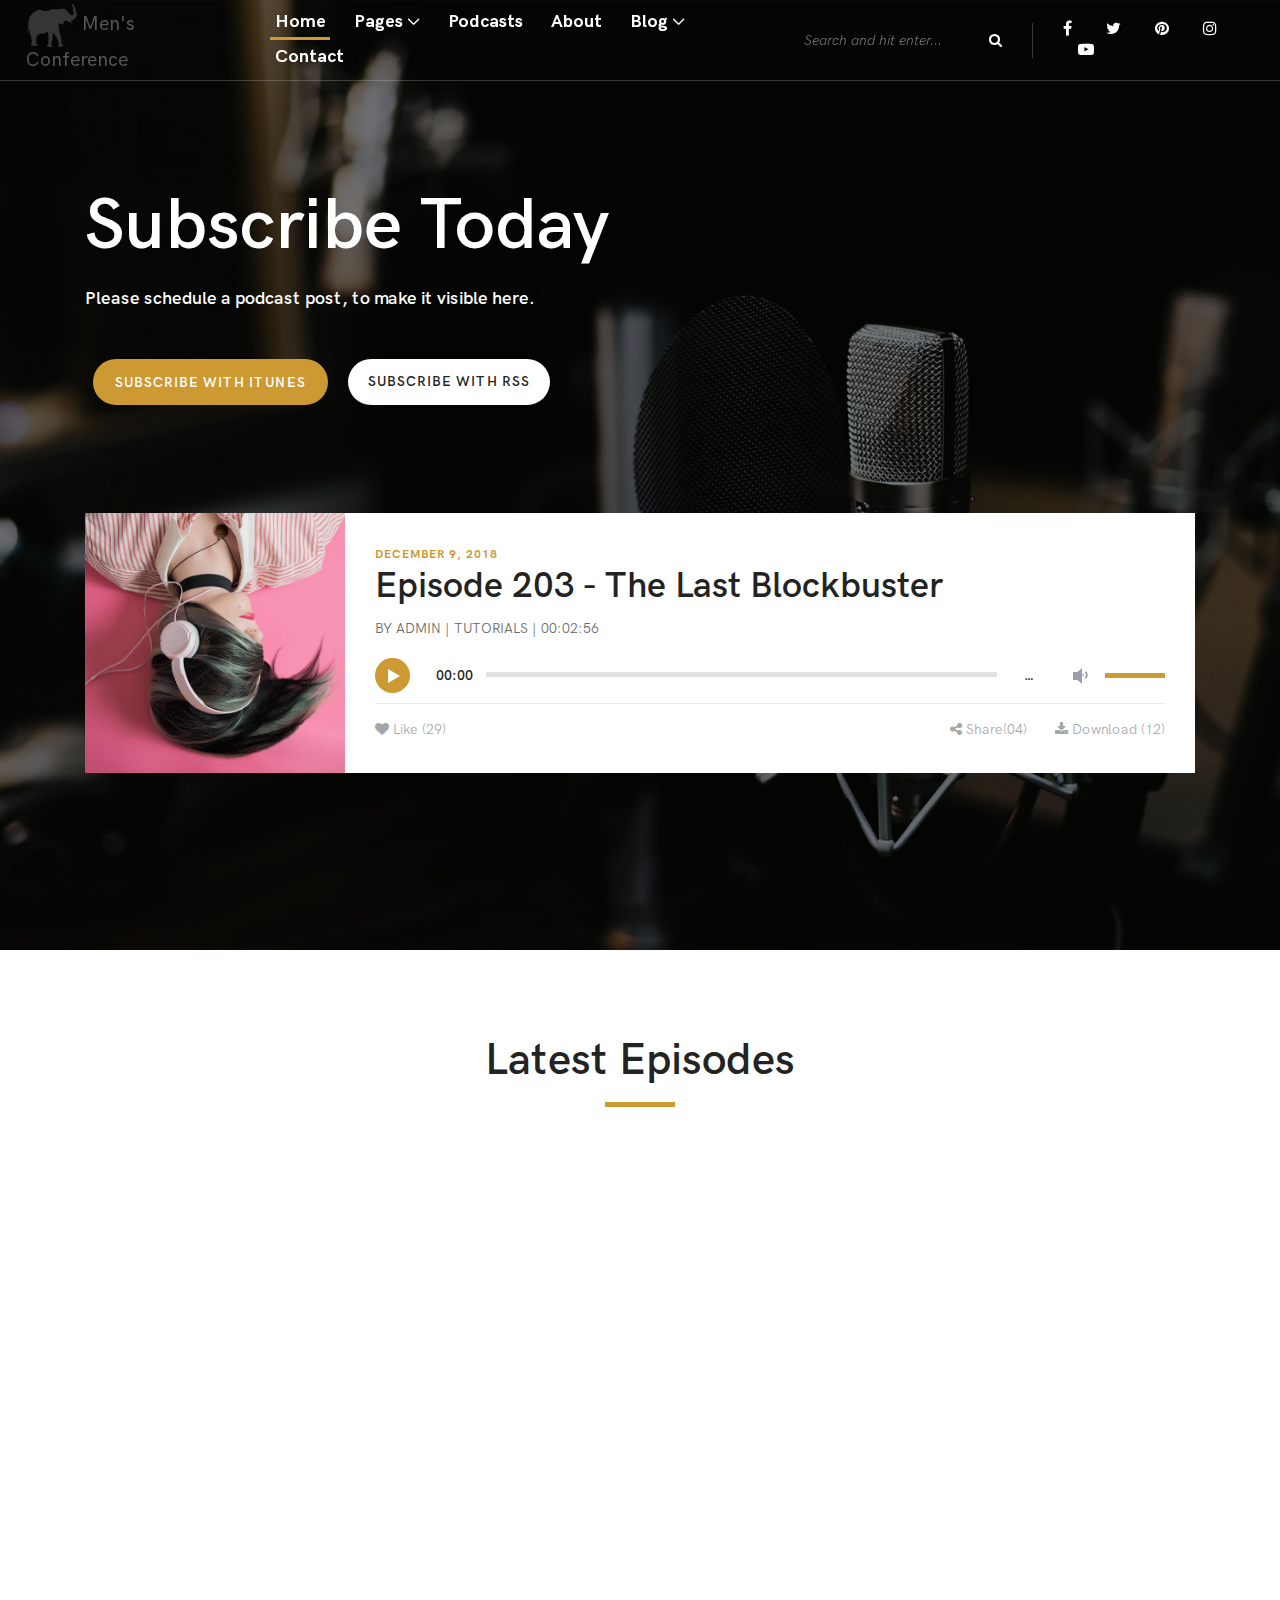
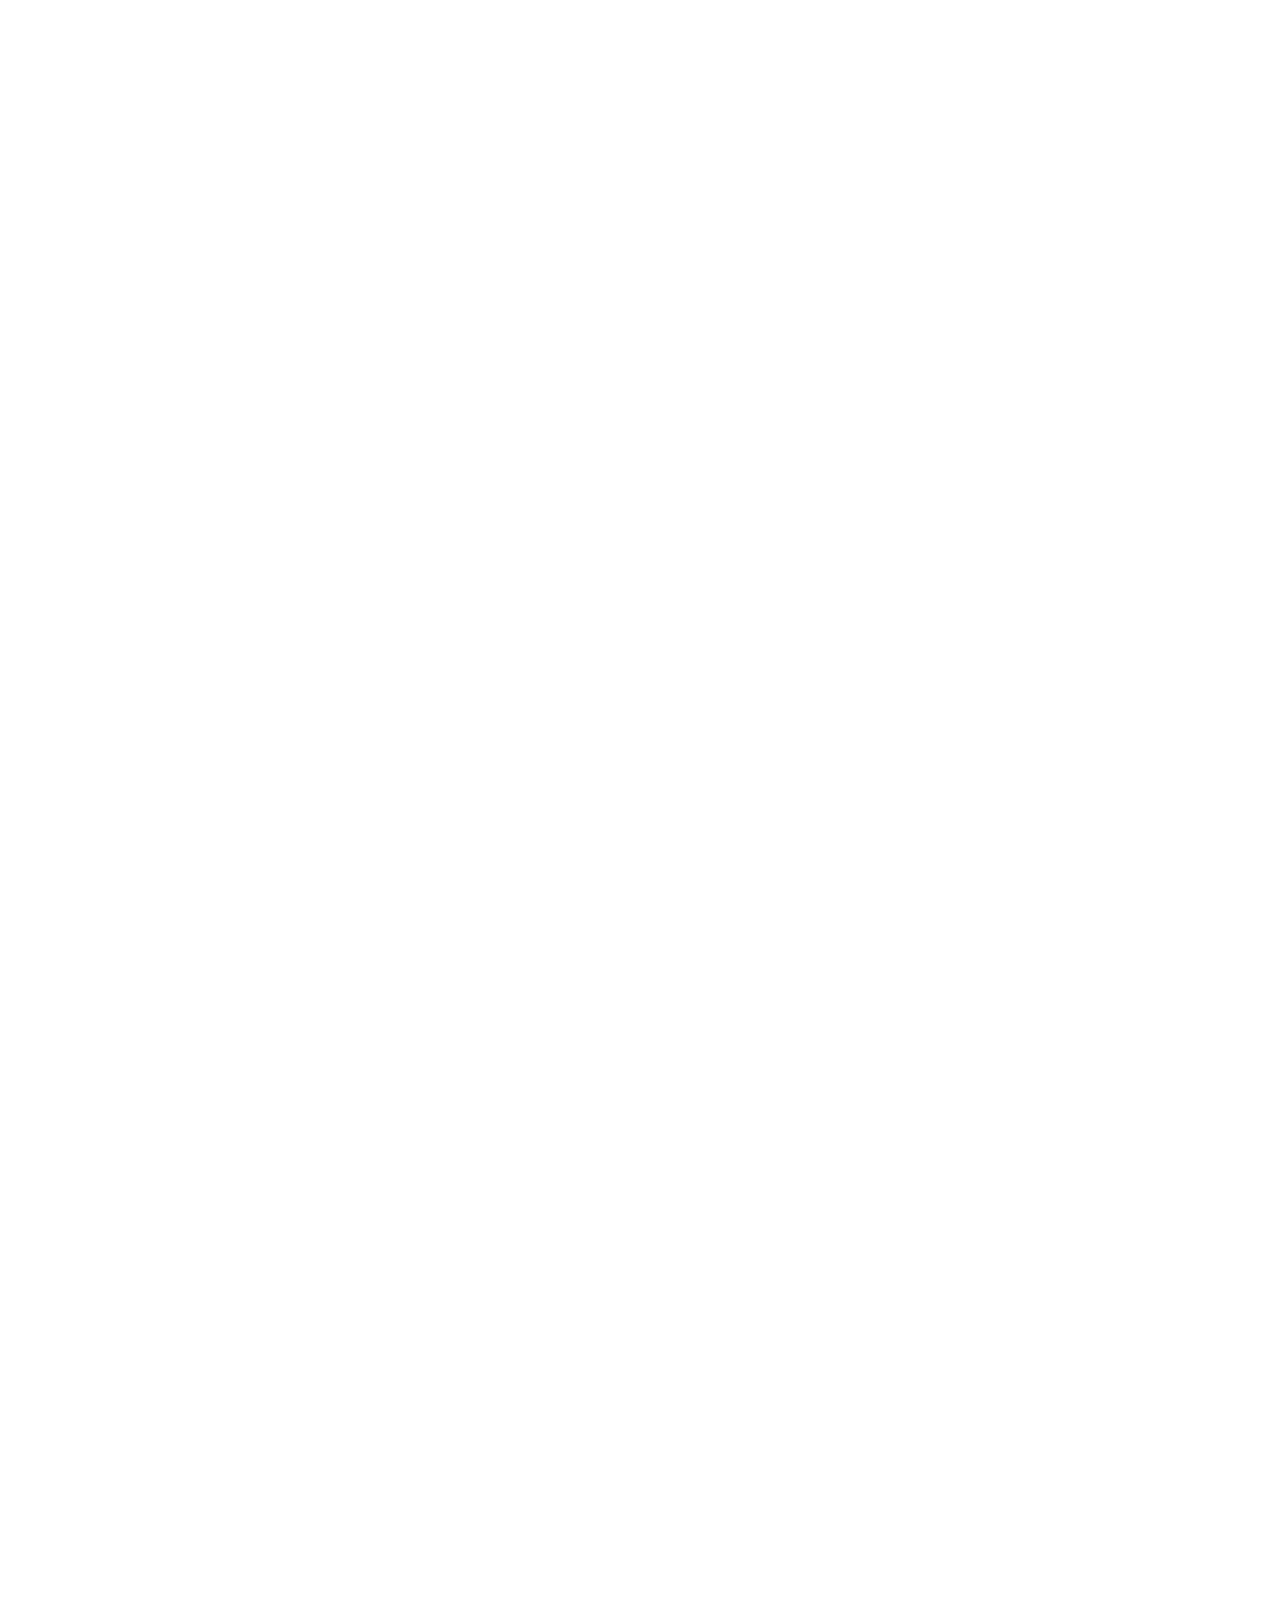
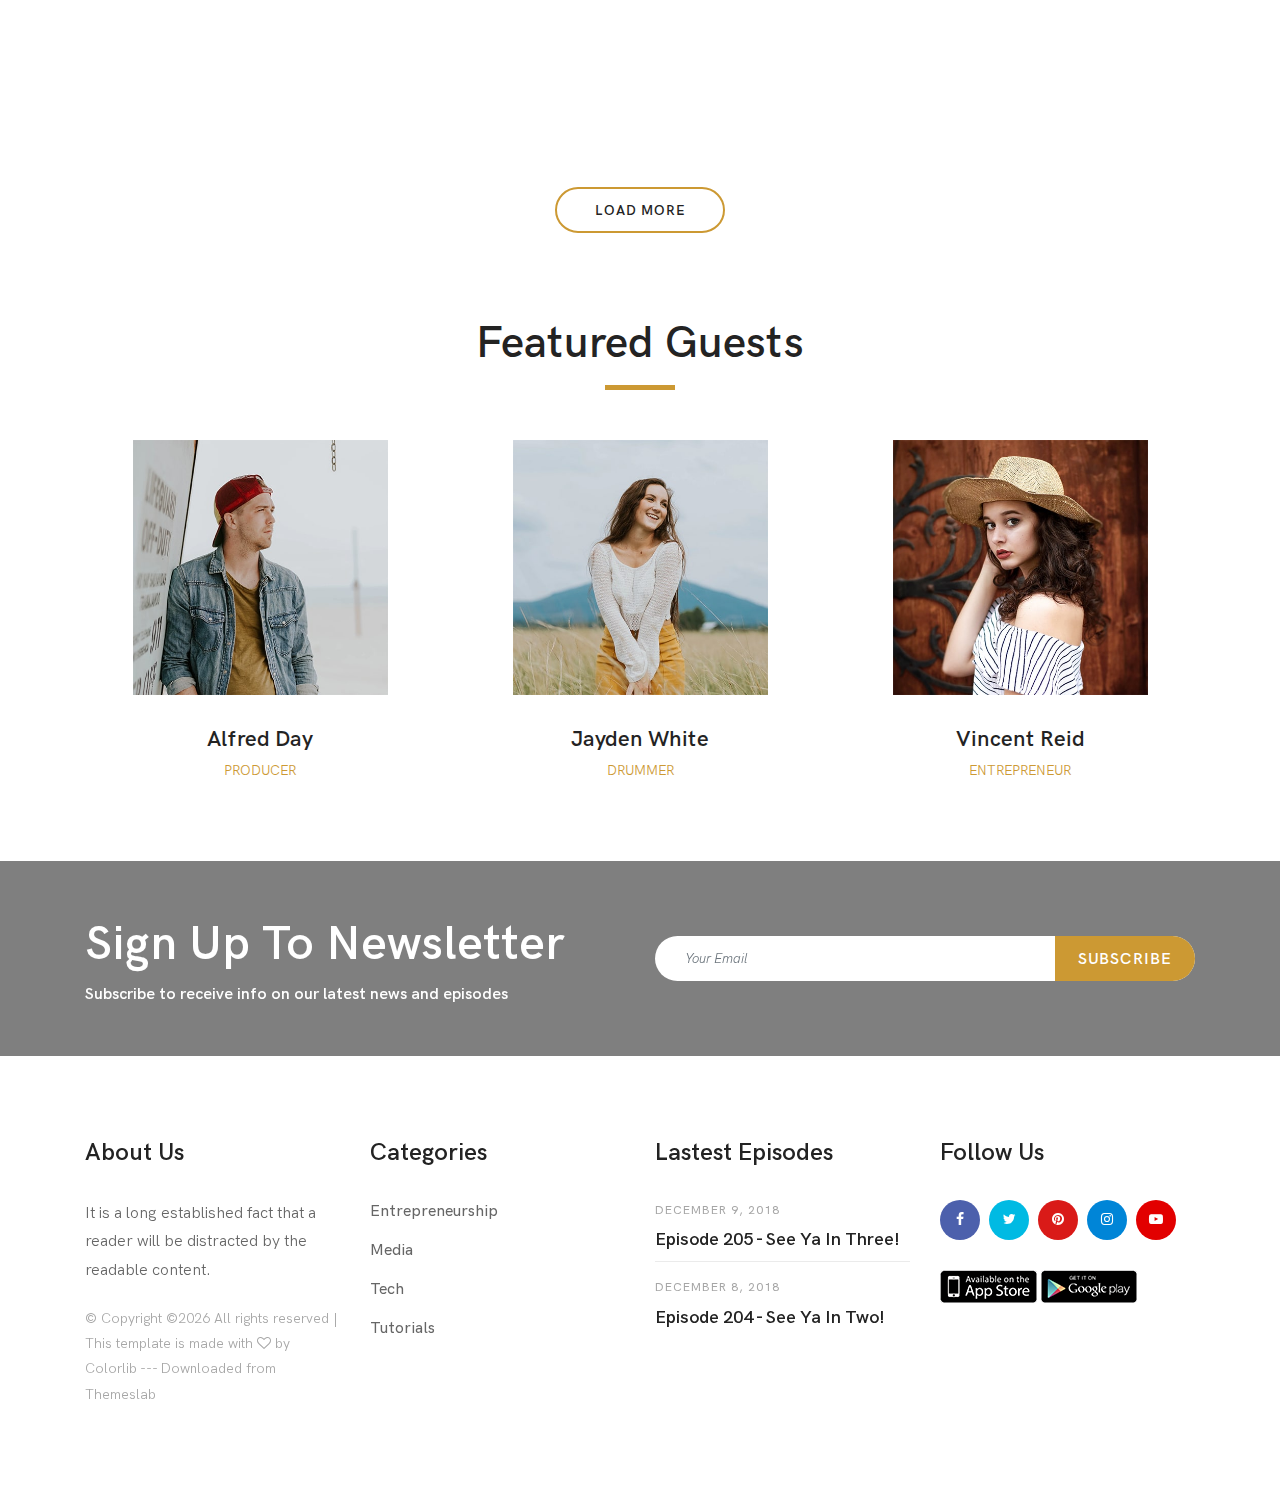
==== index.html @ 87a850e6 "first commit" ====
<!DOCTYPE html>
<html lang="en">

<head>
  <meta charset="UTF-8">
  <meta name="description" content="Poca - Podcast &amp; Audio Template">
  <meta http-equiv="X-UA-Compatible" content="IE=edge">
  <meta name="viewport" content="width=device-width, initial-scale=1, shrink-to-fit=no">

  <!-- Title -->
  <title>Poca - Podcast &amp; Audio Template</title>

  <!-- Favicon -->
  <link rel="icon" href="./img/core-img/favicon.ico">

  <!-- Core Stylesheet -->
  <link rel="stylesheet" href="style.css">

</head>

<body>
  <!-- Preloader -->
  <div id="preloader">
    <div class="preloader-thumbnail">
      <img src="./img/core-img/preloader.png" alt="">
    </div>
  </div>

  <!-- ***** Header Area Start ***** -->
  <header class="header-area">
    <!-- Main Header Start -->
    <div class="main-header-area">
      <div class="classy-nav-container breakpoint-off">
        <!-- Classy Menu -->
        <nav class="classy-navbar justify-content-between" id="pocaNav">

          <!-- Logo -->
          <a class="nav-brand" style="font-size: 1.5vw;" href="index.html"><img src="./img/makhosi/mcp1.png" style="width: 4vw;" alt="">
          Men's Conference</a>

          <!-- Navbar Toggler -->
          <div class="classy-navbar-toggler">
            <span class="navbarToggler"><span></span><span></span><span></span></span>
          </div>

          <!-- Menu -->
          <div class="classy-menu">

            <!-- Menu Close Button -->
            <div class="classycloseIcon">
              <div class="cross-wrap"><span class="top"></span><span class="bottom"></span></div>
            </div>

            <!-- Nav Start -->
            <div class="classynav">
              <ul id="nav">
                <li class="current-item"><a href="./index.html">Home</a></li>
                <li><a href="#">Pages</a>
                  <ul class="dropdown">
                    <li><a href="./index.html">- Home</a></li>
                    <li><a href="./podcast.html">- Podcast</a></li>
                    <li><a href="./single-podcast.html">- Single Podcast</a></li>
                    <li><a href="./about.html">- About Us</a></li>
                    <li><a href="./blog.html">- Blog</a></li>
                    <li><a href="./single-blog.html">- Blog Details</a></li>
                    <li><a href="./contact.html">- Contact</a></li>
                    <li><a href="#">- Dropdown</a>
                      <ul class="dropdown">
                        <li><a href="#">- Dropdown Item</a></li>
                        <li><a href="#">- Dropdown Item</a>
                          <ul class="dropdown">
                            <li><a href="#">- Even Dropdown</a></li>
                            <li><a href="#">- Even Dropdown</a></li>
                            <li><a href="#">- Even Dropdown</a></li>
                            <li><a href="#">- Even Dropdown</a></li>
                          </ul>
                        </li>
                        <li><a href="#">- Dropdown Item</a></li>
                        <li><a href="#">- Dropdown Item</a></li>
                      </ul>
                    </li>
                  </ul>
                </li>
                <li><a href="./podcast.html">Podcasts</a></li>
                <li><a href="./about.html">About</a></li>
                <li><a href="#">Blog</a>
                  <ul class="dropdown">
                    <li><a href="./blog.html">- Blog</a></li>
                    <li><a href="./single-blog.html">- Blog Details</a></li>
                  </ul>
                </li>
                <li><a href="./contact.html">Contact</a></li>
              </ul>

              <!-- Top Search Area -->
              <div class="top-search-area">
                <form action="index.html" method="post">
                  <input type="search" name="top-search-bar" class="form-control" placeholder="Search and hit enter...">
                  <button type="submit"><i class="fa fa-search" aria-hidden="true"></i></button>
                </form>
              </div>

              <!-- Top Social Area -->
              <div class="top-social-area">
                <a href="#" class="fa fa-facebook" aria-hidden="true"></a>
                <a href="#" class="fa fa-twitter" aria-hidden="true"></a>
                <a href="#" class="fa fa-pinterest" aria-hidden="true"></a>
                <a href="#" class="fa fa-instagram" aria-hidden="true"></a>
                <a href="#" class="fa fa-youtube-play" aria-hidden="true"></a>
              </div>

            </div>
            <!-- Nav End -->
          </div>
        </nav>
      </div>
    </div>
  </header>
  <!-- ***** Header Area End ***** -->

  <!-- ***** Welcome Area Start ***** -->
  <section class="welcome-area">
    <!-- Welcome Slides -->
    <div class="welcome-slides owl-carousel">

      <!-- Single Welcome Slide -->
      <div class="welcome-welcome-slide bg-img bg-overlay" style="background-image: url(img/bg-img/1.jpg);">
        <div class="container h-100">
          <div class="row h-100 align-items-center">
            <div class="col-12">
              <!-- Welcome Text -->
              <div class="welcome-text">
                <h2 data-animation="fadeInUp" data-delay="100ms">Subscribe Today</h2>
                <h5 data-animation="fadeInUp" data-delay="300ms">Please schedule a podcast post, to make it visible here.</h5>
                <div class="welcome-btn-group">
                  <a href="#" class="btn poca-btn m-2 ml-0 active" data-animation="fadeInUp" data-delay="500ms">Subscribe with iTunes</a>
                  <a href="#" class="btn poca-btn btn-2 m-2" data-animation="fadeInUp" data-delay="700ms">Subscribe with RSS</a>
                </div>
              </div>
              <!-- Welcome Music Area -->
              <div class="poca-music-area mt-100 d-flex align-items-center flex-wrap" data-animation="fadeInUp" data-delay="900ms">
                <div class="poca-music-thumbnail">
                  <img src="./img/bg-img/4.jpg" alt="">
                </div>
                <div class="poca-music-content">
                  <span class="music-published-date">December 9, 2018</span>
                  <h2>Episode 203 - The Last Blockbuster</h2>
                  <div class="music-meta-data">
                    <p>By <a href="#" class="music-author">Admin</a> | <a href="#" class="music-catagory">Tutorials</a> | <a href="#" class="music-duration">00:02:56</a></p>
                  </div>
                  <!-- Music Player -->
                  <div class="poca-music-player">
                    <audio preload="auto" controls>
                      <source src="audio/dummy-audio.mp3">
                    </audio>
                  </div>
                  <!-- Likes, Share & Download -->
                  <div class="likes-share-download d-flex align-items-center justify-content-between">
                    <a href="#"><i class="fa fa-heart" aria-hidden="true"></i> Like (29)</a>
                    <div>
                      <a href="#" class="mr-4"><i class="fa fa-share-alt" aria-hidden="true"></i> Share(04)</a>
                      <a href="#"><i class="fa fa-download" aria-hidden="true"></i> Download (12)</a>
                    </div>
                  </div>
                </div>
              </div>
            </div>
          </div>
        </div>
      </div>

      <!-- Single Welcome Slide -->
      <div class="welcome-welcome-slide bg-img bg-overlay" style="background-image: url(img/bg-img/2.jpg);">
        <div class="container h-100">
          <div class="row h-100 align-items-center">
            <div class="col-12">
              <!-- Welcome Text -->
              <div class="welcome-text">
                <h2 data-animation="fadeInUp" data-delay="100ms">Listen Now</h2>
                <h5 data-animation="fadeInUp" data-delay="300ms">Please schedule a podcast post, to make it visible here.</h5>
                <div class="welcome-btn-group">
                  <a href="#" class="btn poca-btn m-2 ml-0 active" data-animation="fadeInUp" data-delay="500ms">Subscribe with iTunes</a>
                  <a href="#" class="btn poca-btn btn-2 m-2" data-animation="fadeInUp" data-delay="700ms">Subscribe with RSS</a>
                </div>
              </div>
              <!-- Welcome Music Area -->
              <div class="poca-music-area mt-100 d-flex align-items-center flex-wrap" data-animation="fadeInUp" data-delay="900ms">
                <div class="poca-music-thumbnail">
                  <img src="./img/bg-img/4.jpg" alt="">
                </div>
                <div class="poca-music-content">
                  <span class="music-published-date">December 8, 2018</span>
                  <h2>Episode 202 - The Last Blockbuster</h2>
                  <div class="music-meta-data">
                    <p>By <a href="#" class="music-author">Admin</a> | <a href="#" class="music-catagory">Tutorials</a> | <a href="#" class="music-duration">00:02:56</a></p>
                  </div>
                  <!-- Music Player -->
                  <div class="poca-music-player">
                    <audio preload="auto" controls>
                      <source src="audio/dummy-audio.mp3">
                    </audio>
                  </div>
                  <!-- Likes, Share & Download -->
                  <div class="likes-share-download d-flex align-items-center justify-content-between">
                    <a href="#"><i class="fa fa-heart" aria-hidden="true"></i> Like (29)</a>
                    <div>
                      <a href="#" class="mr-4"><i class="fa fa-share-alt" aria-hidden="true"></i> Share(04)</a>
                      <a href="#"><i class="fa fa-download" aria-hidden="true"></i> Download (12)</a>
                    </div>
                  </div>
                </div>
              </div>
            </div>
          </div>
        </div>
      </div>

      <!-- Single Welcome Slide -->
      <div class="welcome-welcome-slide bg-img bg-overlay" style="background-image: url(img/bg-img/3.jpg);">
        <div class="container h-100">
          <div class="row h-100 align-items-center">
            <div class="col-12">
              <!-- Welcome Text -->
              <div class="welcome-text">
                <h2 data-animation="fadeInUp" data-delay="100ms">Discover Today</h2>
                <h5 data-animation="fadeInUp" data-delay="300ms">Please schedule a podcast post, to make it visible here.</h5>
                <div class="welcome-btn-group">
                  <a href="#" class="btn poca-btn m-2 ml-0 active" data-animation="fadeInUp" data-delay="500ms">Subscribe with iTunes</a>
                  <a href="#" class="btn poca-btn btn-2 m-2" data-animation="fadeInUp" data-delay="700ms">Subscribe with RSS</a>
                </div>
              </div>
              <!-- Welcome Music Area -->
              <div class="poca-music-area mt-100 d-flex align-items-center flex-wrap" data-animation="fadeInUp" data-delay="900ms">
                <div class="poca-music-thumbnail">
                  <img src="./img/bg-img/4.jpg" alt="">
                </div>
                <div class="poca-music-content">
                  <span class="music-published-date">December 7, 2018</span>
                  <h2>Episode 201 - The Last Blockbuster</h2>
                  <div class="music-meta-data">
                    <p>By <a href="#" class="music-author">Admin</a> | <a href="#" class="music-catagory">Tutorials</a> | <a href="#" class="music-duration">00:02:56</a></p>
                  </div>
                  <!-- Music Player -->
                  <div class="poca-music-player">
                    <audio preload="auto" controls>
                      <source src="audio/dummy-audio.mp3">
                    </audio>
                  </div>
                  <!-- Likes, Share & Download -->
                  <div class="likes-share-download d-flex align-items-center justify-content-between">
                    <a href="#"><i class="fa fa-heart" aria-hidden="true"></i> Like (29)</a>
                    <div>
                      <a href="#" class="mr-4"><i class="fa fa-share-alt" aria-hidden="true"></i> Share(04)</a>
                      <a href="#"><i class="fa fa-download" aria-hidden="true"></i> Download (12)</a>
                    </div>
                  </div>
                </div>
              </div>
            </div>
          </div>
        </div>
      </div>

    </div>
  </section>
  <!-- ***** Welcome Area End ***** -->

  <!-- ***** Latest Episodes Area Start ***** -->
  <section class="poca-latest-epiosodes section-padding-80">
    <div class="container">
      <div class="row">
        <!-- Section Heading -->
        <div class="col-12">
          <div class="section-heading text-center">
            <h2>Latest Episodes</h2>
            <div class="line"></div>
          </div>
        </div>
      </div>
    </div>

    <!-- Projects Menu -->
    <div class="container">
      <div class="poca-projects-menu mb-30 wow fadeInUp" data-wow-delay="0.3s">
        <div class="text-center portfolio-menu">
          <button class="btn active" data-filter="*">All</button>
          <button class="btn" data-filter=".entre">Entrepreneurship</button>
          <button class="btn" data-filter=".media">Media</button>
          <button class="btn" data-filter=".tech">Tech</button>
          <button class="btn" data-filter=".tutor">Tutorials</button>
        </div>
      </div>
    </div>

    <div class="container">
      <div class="row poca-portfolio">

        <!-- Single gallery Item -->
        <div class="col-12 col-md-6 single_gallery_item entre wow fadeInUp" data-wow-delay="0.2s">
          <!-- Welcome Music Area -->
          <div class="poca-music-area style-2 d-flex align-items-center flex-wrap">
            <div class="poca-music-thumbnail">
              <img src="./img/bg-img/5.jpg" alt="">
            </div>
            <div class="poca-music-content text-center">
              <span class="music-published-date mb-2">December 9, 2018</span>
              <h2>Episode 201 - You Don’t Know Squat!</h2>
              <div class="music-meta-data">
                <p>By <a href="#" class="music-author">Admin</a> | <a href="#" class="music-catagory">Tutorials</a> | <a href="#" class="music-duration">00:02:56</a></p>
              </div>
              <!-- Music Player -->
              <div class="poca-music-player">
                <audio preload="auto" controls>
                  <source src="audio/dummy-audio.mp3">
                </audio>
              </div>
              <!-- Likes, Share & Download -->
              <div class="likes-share-download d-flex align-items-center justify-content-between">
                <a href="#"><i class="fa fa-heart" aria-hidden="true"></i> Like (29)</a>
                <div>
                  <a href="#" class="mr-4"><i class="fa fa-share-alt" aria-hidden="true"></i> Share(04)</a>
                  <a href="#"><i class="fa fa-download" aria-hidden="true"></i> Download (12)</a>
                </div>
              </div>
            </div>
          </div>
        </div>

        <!-- Single gallery Item -->
        <div class="col-12 col-md-6 single_gallery_item entre tutor wow fadeInUp" data-wow-delay="0.2s">
          <!-- Welcome Music Area -->
          <div class="poca-music-area style-2 d-flex align-items-center flex-wrap">
            <div class="poca-music-thumbnail">
              <img src="./img/bg-img/6.jpg" alt="">
            </div>
            <div class="poca-music-content text-center">
              <span class="music-published-date mb-2">December 9, 2018</span>
              <h2>Episode 202 - I Want A New Judge!</h2>
              <div class="music-meta-data">
                <p>By <a href="#" class="music-author">Admin</a> | <a href="#" class="music-catagory">Tutorials</a> | <a href="#" class="music-duration">00:02:56</a></p>
              </div>
              <!-- Music Player -->
              <div class="poca-music-player">
                <audio preload="auto" controls>
                  <source src="audio/dummy-audio.mp3">
                </audio>
              </div>
              <!-- Likes, Share & Download -->
              <div class="likes-share-download d-flex align-items-center justify-content-between">
                <a href="#"><i class="fa fa-heart" aria-hidden="true"></i> Like (29)</a>
                <div>
                  <a href="#" class="mr-4"><i class="fa fa-share-alt" aria-hidden="true"></i> Share(04)</a>
                  <a href="#"><i class="fa fa-download" aria-hidden="true"></i> Download (12)</a>
                </div>
              </div>
            </div>
          </div>
        </div>

        <!-- Single gallery Item -->
        <div class="col-12 col-md-6 single_gallery_item media wow fadeInUp" data-wow-delay="0.2s">
          <!-- Welcome Music Area -->
          <div class="poca-music-area style-2 d-flex align-items-center flex-wrap">
            <div class="poca-music-thumbnail">
              <img src="./img/bg-img/7.jpg" alt="">
            </div>
            <div class="poca-music-content text-center">
              <span class="music-published-date mb-2">December 9, 2018</span>
              <h2>Episode 203 - The Last Blockbuster</h2>
              <div class="music-meta-data">
                <p>By <a href="#" class="music-author">Admin</a> | <a href="#" class="music-catagory">Tutorials</a> | <a href="#" class="music-duration">00:02:56</a></p>
              </div>
              <!-- Music Player -->
              <div class="poca-music-player">
                <audio preload="auto" controls>
                  <source src="audio/dummy-audio.mp3">
                </audio>
              </div>
              <!-- Likes, Share & Download -->
              <div class="likes-share-download d-flex align-items-center justify-content-between">
                <a href="#"><i class="fa fa-heart" aria-hidden="true"></i> Like (29)</a>
                <div>
                  <a href="#" class="mr-4"><i class="fa fa-share-alt" aria-hidden="true"></i> Share(04)</a>
                  <a href="#"><i class="fa fa-download" aria-hidden="true"></i> Download (12)</a>
                </div>
              </div>
            </div>
          </div>
        </div>

        <!-- Single gallery Item -->
        <div class="col-12 col-md-6 single_gallery_item media wow fadeInUp" data-wow-delay="0.2s">
          <!-- Welcome Music Area -->
          <div class="poca-music-area style-2 d-flex align-items-center flex-wrap">
            <div class="poca-music-thumbnail">
              <img src="./img/bg-img/8.jpg" alt="">
            </div>
            <div class="poca-music-content text-center">
              <span class="music-published-date mb-2">December 9, 2018</span>
              <h2>Episode 204 - The Last Blockbuster</h2>
              <div class="music-meta-data">
                <p>By <a href="#" class="music-author">Admin</a> | <a href="#" class="music-catagory">Tutorials</a> | <a href="#" class="music-duration">00:02:56</a></p>
              </div>
              <!-- Music Player -->
              <div class="poca-music-player">
                <audio preload="auto" controls>
                  <source src="audio/dummy-audio.mp3">
                </audio>
              </div>
              <!-- Likes, Share & Download -->
              <div class="likes-share-download d-flex align-items-center justify-content-between">
                <a href="#"><i class="fa fa-heart" aria-hidden="true"></i> Like (29)</a>
                <div>
                  <a href="#" class="mr-4"><i class="fa fa-share-alt" aria-hidden="true"></i> Share(04)</a>
                  <a href="#"><i class="fa fa-download" aria-hidden="true"></i> Download (12)</a>
                </div>
              </div>
            </div>
          </div>
        </div>

        <!-- Single gallery Item -->
        <div class="col-12 col-md-6 single_gallery_item tech tutor wow fadeInUp" data-wow-delay="0.2s">
          <!-- Welcome Music Area -->
          <div class="poca-music-area style-2 d-flex align-items-center flex-wrap">
            <div class="poca-music-thumbnail">
              <img src="./img/bg-img/9.jpg" alt="">
            </div>
            <div class="poca-music-content text-center">
              <span class="music-published-date mb-2">December 9, 2018</span>
              <h2>Episode 205 - See Ya In Three!</h2>
              <div class="music-meta-data">
                <p>By <a href="#" class="music-author">Admin</a> | <a href="#" class="music-catagory">Tutorials</a> | <a href="#" class="music-duration">00:02:56</a></p>
              </div>
              <!-- Music Player -->
              <div class="poca-music-player">
                <audio preload="auto" controls>
                  <source src="audio/dummy-audio.mp3">
                </audio>
              </div>
              <!-- Likes, Share & Download -->
              <div class="likes-share-download d-flex align-items-center justify-content-between">
                <a href="#"><i class="fa fa-heart" aria-hidden="true"></i> Like (29)</a>
                <div>
                  <a href="#" class="mr-4"><i class="fa fa-share-alt" aria-hidden="true"></i> Share(04)</a>
                  <a href="#"><i class="fa fa-download" aria-hidden="true"></i> Download (12)</a>
                </div>
              </div>
            </div>
          </div>
        </div>

        <!-- Single gallery Item -->
        <div class="col-12 col-md-6 single_gallery_item tech wow fadeInUp" data-wow-delay="0.2s">
          <!-- Welcome Music Area -->
          <div class="poca-music-area style-2 d-flex align-items-center flex-wrap">
            <div class="poca-music-thumbnail">
              <img src="./img/bg-img/10.jpg" alt="">
            </div>
            <div class="poca-music-content text-center">
              <span class="music-published-date mb-2">December 9, 2018</span>
              <h2>Episode 206 - Let’s Get This Party Started!</h2>
              <div class="music-meta-data">
                <p>By <a href="#" class="music-author">Admin</a> | <a href="#" class="music-catagory">Tutorials</a> | <a href="#" class="music-duration">00:02:56</a></p>
              </div>
              <!-- Music Player -->
              <div class="poca-music-player">
                <audio preload="auto" controls>
                  <source src="audio/dummy-audio.mp3">
                </audio>
              </div>
              <!-- Likes, Share & Download -->
              <div class="likes-share-download d-flex align-items-center justify-content-between">
                <a href="#"><i class="fa fa-heart" aria-hidden="true"></i> Like (29)</a>
                <div>
                  <a href="#" class="mr-4"><i class="fa fa-share-alt" aria-hidden="true"></i> Share(04)</a>
                  <a href="#"><i class="fa fa-download" aria-hidden="true"></i> Download (12)</a>
                </div>
              </div>
            </div>
          </div>
        </div>

      </div>
    </div>

    <div class="container">
      <div class="row">
        <div class="col-12 text-center">
          <a href="#" class="btn poca-btn mt-70">Load More</a>
        </div>
      </div>
    </div>
  </section>
  <!-- ***** Latest Episodes Area End ***** -->

  <!-- ***** Featured Guests Area Start ***** -->
  <section class="featured-guests-area">
    <div class="container">
      <div class="row">
        <!-- Section Heading -->
        <div class="col-12">
          <div class="section-heading text-center">
            <h2>Featured Guests</h2>
            <div class="line"></div>
          </div>
        </div>
      </div>

      <div class="row justify-content-around">
        <!-- Single Featured Guest -->
        <div class="col-12 col-sm-6 col-md-4 col-lg-3">
          <div class="single-featured-guest mb-80">
            <img src="img/bg-img/25.jpg" alt="">
            <div class="guest-info">
              <h5>Alfred Day</h5>
              <span>PRODUCER</span>
            </div>
          </div>
        </div>

        <!-- Single Featured Guest -->
        <div class="col-12 col-sm-6 col-md-4 col-lg-3">
          <div class="single-featured-guest mb-80">
            <img src="img/bg-img/26.jpg" alt="">
            <div class="guest-info">
              <h5>Jayden White</h5>
              <span>DRUMMER</span>
            </div>
          </div>
        </div>

        <!-- Single Featured Guest -->
        <div class="col-12 col-sm-6 col-md-4 col-lg-3">
          <div class="single-featured-guest mb-80">
            <img src="img/bg-img/27.jpg" alt="">
            <div class="guest-info">
              <h5>Vincent Reid</h5>
              <span>ENTREPRENEUR</span>
            </div>
          </div>
        </div>
      </div>
    </div>
  </section>
  <!-- ***** Featured Guests Area End ***** -->

  <!-- ***** Newsletter Area Start ***** -->
  <section class="poca-newsletter-area bg-img bg-overlay pt-50 jarallax" style="background-image: url(img/bg-img/15.jpg);">
    <div class="container">
      <div class="row align-items-center">
        <!-- Newsletter Content -->
        <div class="col-12 col-lg-6">
          <div class="newsletter-content mb-50">
            <h2>Sign Up To Newsletter</h2>
            <h6>Subscribe to receive info on our latest news and episodes</h6>
          </div>
        </div>
        <!-- Newsletter Form -->
        <div class="col-12 col-lg-6">
          <div class="newsletter-form mb-50">
            <form action="#" method="post">
              <input type="email" name="nl-email" class="form-control" placeholder="Your Email">
              <button type="submit" class="btn">Subscribe</button>
            </form>
          </div>
        </div>
      </div>
    </div>
  </section>
  <!-- ***** Newsletter Area End ***** -->

  <!-- ***** Footer Area Start ***** -->
  <footer class="footer-area section-padding-80-0">
    <div class="container">
      <div class="row">

        <!-- Single Footer Widget -->
        <div class="col-12 col-sm-6 col-lg-3">
          <div class="single-footer-widget mb-80">
            <!-- Widget Title -->
            <h4 class="widget-title">About Us</h4>

            <p>It is a long established fact that a reader will be distracted by the readable content.</p>
            <div class="copywrite-content">
              <p>&copy; 

<!-- Link back to Colorlib can't be removed. Template is licensed under CC BY 3.0. -->
Copyright &copy;<script>document.write(new Date().getFullYear());</script> All rights reserved | This template is made with <i class="fa fa-heart-o" aria-hidden="true"></i> by <a href="https://colorlib.com" target="_blank">Colorlib --- Downloaded from <a href="https://themeslab.org/" target="_blank">Themeslab</a></a>
<!-- Link back to Colorlib can't be removed. Template is licensed under CC BY 3.0. --></p>
            </div>
          </div>
        </div>

        <!-- Single Footer Widget -->
        <div class="col-12 col-sm-6 col-lg-3">
          <div class="single-footer-widget mb-80">
            <!-- Widget Title -->
            <h4 class="widget-title">Categories</h4>

            <!-- Catagories Nav -->
            <nav>
              <ul class="catagories-nav">
                <li><a href="#">Entrepreneurship</a></li>
                <li><a href="#">Media</a></li>
                <li><a href="#">Tech</a></li>
                <li><a href="#">Tutorials</a></li>
              </ul>
            </nav>
          </div>
        </div>

        <!-- Single Footer Widget -->
        <div class="col-12 col-sm-6 col-lg-3">
          <div class="single-footer-widget mb-80">
            <!-- Widget Title -->
            <h4 class="widget-title">Lastest Episodes</h4>

            <!-- Single Latest Episodes -->
            <div class="single-latest-episodes">
              <p class="episodes-date">December 9, 2018</p>
              <a href="#" class="episodes-title">Episode 205 - See Ya In Three!</a>
            </div>
            <!-- Single Latest Episodes -->
            <div class="single-latest-episodes">
              <p class="episodes-date">December 8, 2018</p>
              <a href="#" class="episodes-title">Episode 204 - See Ya In Two!</a>
            </div>
          </div>
        </div>

        <!-- Single Footer Widget -->
        <div class="col-12 col-sm-6 col-lg-3">
          <div class="single-footer-widget mb-80">
            <!-- Widget Title -->
            <h4 class="widget-title">Follow Us</h4>
            <!-- Social Info -->
            <div class="footer-social-info">
              <a href="#" class="facebook" data-toggle="tooltip" data-placement="top" title="Facebook"><i class="fa fa-facebook"></i></a>
              <a href="#" class="twitter" data-toggle="tooltip" data-placement="top" title="Twitter"><i class="fa fa-twitter"></i></a>
              <a href="#" class="pinterest" data-toggle="tooltip" data-placement="top" title="Pinterest"><i class="fa fa-pinterest"></i></a>
              <a href="#" class="instagram" data-toggle="tooltip" data-placement="top" title="Instagram"><i class="fa fa-instagram"></i></a>
              <a href="#" class="youtube" data-toggle="tooltip" data-placement="top" title="YouTube"><i class="fa fa-youtube-play"></i></a>
            </div>
            <!-- App Download Button -->
            <div class="app-download-button mt-30">
              <a href="#"><img src="./img/core-img/app-store.png" alt=""></a>
              <a href="#"><img src="./img/core-img/google-play.png" alt=""></a>
            </div>
          </div>
        </div>

      </div>
    </div>
  </footer>
  <!-- ***** Footer Area End ***** -->

  <!-- ******* All JS ******* -->
  <!-- jQuery js -->
  <script src="js/jquery.min.js"></script>
  <!-- Popper js -->
  <script src="js/popper.min.js"></script>
  <!-- Bootstrap js -->
  <script src="js/bootstrap.min.js"></script>
  <!-- All js -->
  <script src="js/poca.bundle.js"></script>
  <!-- Active js -->
  <script src="js/default-assets/active.js"></script>

</body>

</html>
---- style.css ----
/* *********************************************
[Master Stylesheet]

Template Name: Poca - Podcast & Music Template
Template Author: Colorlib
Version: 1.0.0
Last Update: Dec 14, 2018

*********************************************

[Tables of CSS Content]

+ body
 - 01.0 Reboot CSS
 - 02.0 Spacing CSS
 - 03.0 Preloader CSS
 - 04.0 Heading CSS
 - 05.0 Backtotop CSS
 - 06.0 Buttons CSS
 - 07.0 Header CSS
 - 08.0 Hero CSS
 - 09.0 Music CSS
 - 10.0 Guest CSS
 - 11.0 About CSS
 - 12.0 Newsletter CSS
 - 13.0 Breadcrumb CSS
 - 14.0 Blog CSS
 - 15.0 Widget CSS
 - 16.0 Footer CSS
 - 17.0 Contact CSS

  ---------------------------------------------
  [Color Codes]

  $heading: #232323; [Heading Color]
  $text: #666666; [Text Color]
  $bg-gray: #f4f4f4; [Gray Background]
  $primary: #CC9933; [Primary Color]
  $white: #ffffff; [White Color]
  $dark: #000000; [Dark Color]
  $border: #ebebeb; [Border Color]
  $hover: #CC9933; [Hover Color]
  $secondary: #a6a6a6; [Secondary Color]

  ---------------------------------------------
  [Font Family: 'HK Grotesk']
--------------------------------------------- */
/* Import Fonts & All CSS */
@import url(css/default-assets/hkgrotesk-fonts.css);
@import url(css/bootstrap.min.css);
@import url(css/animate.css);
@import url(css/default-assets/classy-nav.css);
@import url(css/owl.carousel.min.css);
@import url(css/magnific-popup.css);
@import url(css/default-assets/audioplayer.css);
@import url(css/font-awesome.min.css);
/* :: 1.0 Reboot CSS */
* {
  margin: 0;
  padding: 0; }

body {
  font-family: "HK Grotesk";
  font-weight: 400;
  font-size: 14px; }

h1,
h2,
h3,
h4,
h5,
h6 {
  font-family: "HK Grotesk";
  color: #232323;
  line-height: 1.4;
  font-weight: 600; }

a,
a:active,
a:focus,
a:hover {
  color: #232323;
  text-decoration: none;
  -webkit-transition-duration: 500ms;
  -o-transition-duration: 500ms;
  transition-duration: 500ms;
  outline: none; }

li {
  list-style: none; }

p {
  line-height: 1.9;
  color: #666666;
  font-size: 16px;
  font-weight: 400; }

img {
  max-width: 100%;
  height: auto; }

ul {
  margin: 0;
  padding: 0; }
  ul li {
    margin: 0;
    padding: 0; }

.bg-overlay {
  position: relative;
  z-index: 1; }
  .bg-overlay::after {
    position: absolute;
    content: "";
    height: 100%;
    width: 100%;
    top: 0;
    left: 0;
    z-index: -1;
    background-color: rgba(0, 0, 0, 0.5); }

.box-shadow {
  -webkit-box-shadow: 0 10px 50px 0 rgba(0, 0, 0, 0.2);
  box-shadow: 0 10px 50px 0 rgba(0, 0, 0, 0.2); }

.bg-img {
  background-position: center center;
  background-size: cover;
  background-repeat: no-repeat; }

.jarallax {
  position: relative;
  z-index: 0; }
  .jarallax > .jarallax-img {
    position: absolute;
    object-fit: cover;
    font-family: 'object-fit: cover;';
    top: 0;
    left: 0;
    width: 100%;
    height: 100%;
    z-index: -1; }

#success_fail_info {
  margin-bottom: 30px;
  color: #ffffff;
  text-align: center; }

.mfp-iframe-holder .mfp-close {
  top: 0;
  width: 30px;
  height: 30px;
  background-color: #CC9933;
  text-align: center;
  right: 0;
  padding-right: 0;
  line-height: 32px; }

.bg-transparent {
  background-color: transparent !important; }

/* ::2.0 Spacing CSS */
.mt-15 {
  margin-top: 15px; }

.mt-30 {
  margin-top: 30px; }

.mt-40 {
  margin-top: 40px; }

.mt-50 {
  margin-top: 50px; }

.mt-70 {
  margin-top: 70px; }

.mt-100 {
  margin-top: 100px; }

.mt-150 {
  margin-top: 150px; }

.mr-15 {
  margin-right: 15px; }

.mr-30 {
  margin-right: 30px; }

.mr-50 {
  margin-right: 50px; }

.mr-100 {
  margin-right: 100px; }

.mb-15 {
  margin-bottom: 15px; }

.mb-30 {
  margin-bottom: 30px; }

.mb-40 {
  margin-bottom: 40px; }

.mb-50 {
  margin-bottom: 50px; }

.mb-70 {
  margin-bottom: 70px; }

.mb-80 {
  margin-bottom: 80px; }

.mb-100 {
  margin-bottom: 100px; }

.ml-15 {
  margin-left: 15px; }

.ml-30 {
  margin-left: 30px; }

.ml-50 {
  margin-left: 50px; }

.ml-100 {
  margin-left: 100px; }

.pt-50 {
  padding-top: 50px !important; }

.section-padding-80 {
  padding-top: 80px;
  padding-bottom: 80px; }

.section-padding-0-80 {
  padding-top: 0;
  padding-bottom: 80px; }

.section-padding-80-0 {
  padding-top: 80px;
  padding-bottom: 0; }

/* :: 3.0 Preloader CSS */
#preloader {
  position: fixed;
  width: 100%;
  height: 100%;
  z-index: 99999;
  top: 0;
  left: 0;
  background-color: #f4f4f4;
  display: -webkit-box;
  display: -ms-flexbox;
  display: flex;
  -webkit-box-align: center;
  -ms-flex-align: center;
  align-items: center;
  -webkit-box-pack: center;
  -ms-flex-pack: center;
  justify-content: center; }
  #preloader .preloader-thumbnail {
    max-width: 50px;
    -webkit-animation: pocarotate linear 1s infinite;
    animation: pocarotate linear 1s infinite; }

@-webkit-keyframes pocarotate {
  0% {
    -webkit-transform: rotate(0deg);
    -ms-transform: rotate(0deg);
    transform: rotate(0deg); }
  100% {
    -webkit-transform: rotate(360deg);
    -ms-transform: rotate(360deg);
    transform: rotate(360deg); } }
@keyframes pocarotate {
  0% {
    -webkit-transform: rotate(0deg);
    -ms-transform: rotate(0deg);
    transform: rotate(0deg); }
  100% {
    -webkit-transform: rotate(360deg);
    -ms-transform: rotate(360deg);
    transform: rotate(360deg); } }
/* :: 4.0 Heading CSS */
.section-heading {
  position: relative;
  z-index: 1;
  margin-bottom: 50px; }
  .section-heading h2 {
    font-size: 44px;
    text-transform: capitalize;
    margin-bottom: 10px; }
    @media only screen and (min-width: 992px) and (max-width: 1199px) {
      .section-heading h2 {
        font-size: 30px; } }
    @media only screen and (min-width: 768px) and (max-width: 991px) {
      .section-heading h2 {
        font-size: 30px;
        margin-bottom: 15px; } }
    @media only screen and (max-width: 767px) {
      .section-heading h2 {
        font-size: 24px;
        margin-bottom: 15px; } }
  .section-heading .line {
    width: 70px;
    height: 5px;
    background-color: #CC9933; }
  .section-heading.text-center .line {
    margin: 0 auto; }
  .section-heading.white h2 {
    color: #ffffff; }

/* :: 5.0 Backtotop CSS */
#scrollUp {
  bottom: 50px;
  font-size: 22px;
  line-height: 42px;
  right: 0;
  width: 40px;
  background-color: #CC9933;
  color: #ffffff;
  text-align: center;
  height: 40px;
  -webkit-transition-duration: 500ms;
  -o-transition-duration: 500ms;
  transition-duration: 500ms;
  border-radius: 2px 0 0 2px; }
  #scrollUp:focus, #scrollUp:hover {
    background-color: #000000; }

/* :: 6.0 Buttons CSS */
.poca-btn {
  position: relative;
  z-index: 1;
  min-width: 170px;
  height: 46px;
  line-height: 43px;
  font-size: 14px;
  font-weight: 600;
  display: inline-block;
  padding: 0 20px;
  text-align: center;
  text-transform: uppercase;
  color: #232323;
  border-radius: 30px;
  background-color: #ffffff;
  -webkit-transition: all 500ms;
  -o-transition: all 500ms;
  transition: all 500ms;
  border: 2px solid #CC9933;
  letter-spacing: 1px; }
  .poca-btn.active, .poca-btn:focus, .poca-btn:hover {
    box-shadow: none;
    background-color: #CC9933;
    color: #ffffff; }
  .poca-btn.btn-2 {
    background-color: #ffffff;
    color: #232323;
    border: none;
    line-height: 46px; }
    .poca-btn.btn-2:focus, .poca-btn.btn-2:hover {
      background-color: #ffffff;
      color: #232323;
      border: none; }

/* :: 7.0 Header CSS */
.header-area {
  position: fixed;
  z-index: 599;
  width: 100%;
  left: 0;
  top: 0;
  -webkit-transition-duration: 500ms;
  -o-transition-duration: 500ms;
  transition-duration: 500ms;
  border-bottom: 1px solid rgba(255, 255, 255, 0.2); }
  .header-area .main-header-area.sticky {
    top: 0;
    width: 100%;
    position: fixed;
    background-color: #000000;
    box-shadow: 0 3px 50px rgba(0, 0, 0, 0.2);
    border-bottom: none;
    left: 0;
    z-index: 650;
    border-bottom-color: transparent; }

.classy-nav-container {
  background-color: transparent;
  padding: 0 2%; }
  @media only screen and (max-width: 767px) {
    .classy-nav-container {
      padding: 0 15px; } }
  .classy-nav-container .classy-navbar {
    height: 80px;
    padding: 0; }
    @media only screen and (max-width: 767px) {
      .classy-nav-container .classy-navbar {
        height: 70px; } }
    @media only screen and (max-width: 767px) {
      .classy-nav-container .classy-navbar .nav-brand {
        max-width: 90px;
        margin-right: 15px; } }
    .classy-nav-container .classy-navbar .classynav ul li a {
      position: relative;
      z-index: 1;
      font-weight: 700;
      font-size: 18px;
      text-transform: capitalize;
      color: #ffffff; }
      .classy-nav-container .classy-navbar .classynav ul li a:focus, .classy-nav-container .classy-navbar .classynav ul li a:hover {
        color: #CC9933; }
      @media only screen and (min-width: 992px) and (max-width: 1199px) {
        .classy-nav-container .classy-navbar .classynav ul li a {
          font-size: 14px; } }
      @media only screen and (min-width: 768px) and (max-width: 991px) {
        .classy-nav-container .classy-navbar .classynav ul li a {
          border-bottom: none;
          font-size: 14px; } }
      @media only screen and (max-width: 767px) {
        .classy-nav-container .classy-navbar .classynav ul li a {
          border-bottom: none;
          font-size: 14px; } }
    .classy-nav-container .classy-navbar .classynav ul li.cn-dropdown-item ul li a {
      font-size: 14px;
      text-transform: capitalize; }
    .classy-nav-container .classy-navbar .classynav ul li.current-item a::after {
      content: '';
      position: absolute;
      width: 80%;
      height: 3px;
      background-color: #CC9933;
      bottom: 0;
      left: 50%;
      -webkit-transform: translateX(-50%);
      -ms-transform: translateX(-50%);
      transform: translateX(-50%);
      z-index: 1; }
      @media only screen and (min-width: 768px) and (max-width: 991px) {
        .classy-nav-container .classy-navbar .classynav ul li.current-item a::after {
          width: 100%;
          height: 1px; } }
      @media only screen and (max-width: 767px) {
        .classy-nav-container .classy-navbar .classynav ul li.current-item a::after {
          width: 100%;
          height: 1px; } }

.classynav ul li.has-down > a::after,
.classynav ul li.megamenu-item > a::after {
  color: #ffffff; }

.breakpoint-off .classynav ul li .dropdown {
  background-color: #000000; }

.classynav ul li .dropdown li a {
  border-bottom: none;
  height: 40px; }

.classynav ul li .dropdown li .dropdown li .dropdown li a,
.classynav ul li .dropdown li .dropdown li a {
  border-bottom: none; }

.top-search-area {
  margin: 0 30px;
  padding-right: 30px;
  border-right: 1px solid rgba(255, 255, 255, 0.2); }
  @media only screen and (min-width: 992px) and (max-width: 1199px) {
    .top-search-area {
      margin: 0 15px;
      padding-right: 15px; } }
  @media only screen and (min-width: 768px) and (max-width: 991px) {
    .top-search-area {
      margin: 15px 15px 30px;
      padding-right: 0;
      border-right: none; } }
  @media only screen and (max-width: 767px) {
    .top-search-area {
      margin: 15px 15px 30px;
      padding-right: 0;
      border-right: none; } }
  .top-search-area form {
    position: relative;
    width: 210px;
    z-index: 1; }
    @media only screen and (min-width: 992px) and (max-width: 1199px) {
      .top-search-area form {
        width: 180px; } }
    @media only screen and (min-width: 768px) and (max-width: 991px) {
      .top-search-area form {
        width: 220px; } }
    @media only screen and (max-width: 767px) {
      .top-search-area form {
        width: 220px; } }
    .top-search-area form input.form-control {
      width: 100%;
      height: 35px;
      background-color: transparent;
      border-radius: 0;
      border: none;
      font-size: 14px;
      font-style: italic;
      color: #ffffff; }
      .top-search-area form input.form-control:focus {
        background-color: transparent;
        box-shadow: none; }
    .top-search-area form button {
      cursor: pointer;
      position: absolute;
      top: 0;
      right: 0;
      z-index: 10;
      border: none;
      width: 35px;
      height: 35px;
      line-height: 35px;
      background-color: transparent;
      color: #ffffff;
      text-align: right; }
      .top-search-area form button:focus {
        outline: none; }

.top-social-area {
  position: relative;
  z-index: 1; }
  @media only screen and (min-width: 768px) and (max-width: 991px) {
    .top-social-area {
      margin-left: 30px; } }
  @media only screen and (max-width: 767px) {
    .top-social-area {
      margin-left: 30px; } }
  .top-social-area a {
    display: inline-block;
    font-size: 16px;
    margin: 0 15px;
    color: #ffffff; }
    @media only screen and (min-width: 992px) and (max-width: 1199px) {
      .top-social-area a {
        margin: 0 5px; } }
    .top-social-area a:first-child {
      margin-left: 0; }
    .top-social-area a:last-child {
      margin-right: 0; }
    .top-social-area a:focus, .top-social-area a:hover {
      font-size: 16px;
      color: #CC9933; }

@media only screen and (min-width: 768px) and (max-width: 991px) {
  .breakpoint-on .classy-navbar .classy-menu {
    background-color: #000000;
    box-shadow: 0 0 30px 0 rgba(255, 255, 255, 0.2); }

  .breakpoint-on .classynav > ul > li > a {
    background-color: #000000; }

  .classycloseIcon .cross-wrap span {
    background-color: #ffffff; } }
@media only screen and (max-width: 767px) {
  .breakpoint-on .classy-navbar .classy-menu {
    background-color: #000000;
    box-shadow: 0 0 30px 0 rgba(255, 255, 255, 0.2); }

  .breakpoint-on .classynav > ul > li > a {
    background-color: #000000; }

  .classycloseIcon .cross-wrap span {
    background-color: #ffffff; } }
/* :: 8.0 Hero CSS */
.welcome-welcome-slide {
  position: relative;
  z-index: 2;
  width: 100%;
  height: 950px; }
  @media only screen and (max-width: 767px) {
    .welcome-welcome-slide {
      height: 1200px; } }
  @media only screen and (min-width: 480px) and (max-width: 767px) {
    .welcome-welcome-slide {
      height: 1300px; } }

.welcome-text {
  position: relative;
  z-index: 1; }
  .welcome-text h2 {
    font-size: 72px;
    color: #ffffff;
    display: block;
    text-transform: capitalize; }
    @media only screen and (min-width: 992px) and (max-width: 1199px) {
      .welcome-text h2 {
        font-size: 48px; } }
    @media only screen and (min-width: 768px) and (max-width: 991px) {
      .welcome-text h2 {
        font-size: 48px; } }
    @media only screen and (max-width: 767px) {
      .welcome-text h2 {
        font-size: 36px; } }
  .welcome-text h5 {
    font-size: 18px;
    color: #ffffff;
    margin-bottom: 40px; }

/* :: 9.0 Music CSS */
.poca-music-area {
  position: relative;
  z-index: 2;
  background-color: #ffffff; }
  .poca-music-area .poca-music-thumbnail {
    position: relative;
    z-index: 1;
    -webkit-box-flex: 0;
    -ms-flex: 0 0 260px;
    flex: 0 0 260px;
    max-width: 260px;
    width: 260px; }
    @media only screen and (min-width: 768px) and (max-width: 991px) {
      .poca-music-area .poca-music-thumbnail {
        -webkit-box-flex: 0;
        -ms-flex: 0 0 300px;
        flex: 0 0 300px;
        max-width: 300px;
        width: 300px; } }
    @media only screen and (max-width: 767px) {
      .poca-music-area .poca-music-thumbnail {
        -webkit-box-flex: 0;
        -ms-flex: 0 0 100%;
        flex: 0 0 100%;
        max-width: 100%;
        width: 100%; } }
  .poca-music-area .poca-music-content {
    -webkit-box-flex: 0;
    -ms-flex: 0 0 calc(100% - 260px);
    flex: 0 0 calc(100% - 260px);
    max-width: calc(100% - 260px);
    width: calc(100% - 260px);
    position: relative;
    z-index: 1;
    padding: 30px; }
    @media only screen and (min-width: 768px) and (max-width: 991px) {
      .poca-music-area .poca-music-content {
        -webkit-box-flex: 0;
        -ms-flex: 0 0 calc(100% - 300px);
        flex: 0 0 calc(100% - 300px);
        max-width: calc(100% - 300px);
        width: calc(100% - 300px); } }
    @media only screen and (max-width: 767px) {
      .poca-music-area .poca-music-content {
        padding: 20px;
        -webkit-box-flex: 0;
        -ms-flex: 0 0 100%;
        flex: 0 0 100%;
        max-width: 100%;
        width: 100%; } }
    .poca-music-area .poca-music-content .music-published-date {
      font-size: 12px;
      display: block;
      text-transform: uppercase;
      color: #CC9933;
      letter-spacing: 1px;
      font-weight: bold; }
    .poca-music-area .poca-music-content h2 {
      font-size: 36px;
      display: block;
      margin-bottom: 5px;
      line-height: 1.3; }
      @media only screen and (min-width: 992px) and (max-width: 1199px) {
        .poca-music-area .poca-music-content h2 {
          font-size: 24px; } }
      @media only screen and (min-width: 768px) and (max-width: 991px) {
        .poca-music-area .poca-music-content h2 {
          font-size: 24px; } }
      @media only screen and (max-width: 767px) {
        .poca-music-area .poca-music-content h2 {
          font-size: 20px; } }
    .poca-music-area .poca-music-content .music-meta-data p {
      text-transform: uppercase;
      color: #666666;
      font-size: 14px; }
      @media only screen and (max-width: 767px) {
        .poca-music-area .poca-music-content .music-meta-data p {
          font-size: 12px; } }
      .poca-music-area .poca-music-content .music-meta-data p a {
        text-transform: uppercase;
        color: #666666;
        font-size: 14px; }
        @media only screen and (max-width: 767px) {
          .poca-music-area .poca-music-content .music-meta-data p a {
            font-size: 12px; } }
        .poca-music-area .poca-music-content .music-meta-data p a:focus, .poca-music-area .poca-music-content .music-meta-data p a:hover {
          color: #CC9933; }
    .poca-music-area .poca-music-content .likes-share-download {
      position: relative;
      z-index: 1;
      padding-top: 15px;
      border-top: 1px solid #ebebeb; }
      .poca-music-area .poca-music-content .likes-share-download a {
        color: #a6a6a6;
        font-size: 14px; }
        @media only screen and (max-width: 767px) {
          .poca-music-area .poca-music-content .likes-share-download a {
            font-size: 12px; } }
        .poca-music-area .poca-music-content .likes-share-download a:focus, .poca-music-area .poca-music-content .likes-share-download a:hover {
          color: #CC9933; }
  .poca-music-area.style-2 {
    margin-bottom: 30px;
    background-color: #ffffff;
    box-shadow: 0 1px 12px 0 rgba(0, 0, 0, 0.1); }
    .poca-music-area.style-2 .poca-music-thumbnail {
      -webkit-box-flex: 0;
      -ms-flex: 0 0 100%;
      flex: 0 0 100%;
      max-width: 100%;
      width: 100%; }
    .poca-music-area.style-2 .poca-music-content {
      -webkit-box-flex: 0;
      -ms-flex: 0 0 100%;
      flex: 0 0 100%;
      max-width: 100%;
      width: 100%; }

.audioplayer {
  margin: 0;
  padding: 0;
  width: 100%;
  height: auto;
  border: none;
  border-radius: 0;
  padding-bottom: 10px; }
  .audioplayer .audioplayer-playpause {
    width: 35px;
    height: 35px;
    transition: all 0 ease-in-out; }
  .audioplayer .audioplayer-bar::before {
    top: 2px;
    height: 5px;
    background-color: #e1e1e1; }
  .audioplayer .audioplayer-bar > div {
    top: 2px; }
  .audioplayer .audioplayer-bar-loaded {
    display: none; }
  .audioplayer .audioplayer-bar-played {
    background: #CC9933;
    height: 5px; }
    .audioplayer .audioplayer-bar-played::after {
      display: none; }
  .audioplayer .audioplayer-time {
    font-size: 14px;
    color: #232323;
    font-weight: 600; }
  .audioplayer .audioplayer-volume-adjust > div {
    height: 5px; }
  .audioplayer .audioplayer-volume-adjust div div {
    background-color: #CC9933;
    height: 5px; }
  .audioplayer:not(.audioplayer-playing) .audioplayer-playpause, .audioplayer:not(.audioplayer-playing) .audioplayer-playpause:hover {
    background-color: #CC9933; }
  .audioplayer:not(.audioplayer-playing) .audioplayer-playpause a {
    margin-left: 3px;
    border-left: 12px solid #ffffff; }

.poca-projects-menu {
  position: relative;
  z-index: 1; }
  .poca-projects-menu .btn {
    color: #a6a6a6;
    font-size: 20px;
    padding: 0 10px;
    background-color: transparent;
    border-radius: 0;
    font-weight: 600;
    position: relative;
    z-index: 1; }
    @media only screen and (max-width: 767px) {
      .poca-projects-menu .btn {
        font-size: 14px; } }
    .poca-projects-menu .btn.active {
      color: #232323; }
      .poca-projects-menu .btn.active::after {
        position: absolute;
        bottom: 0;
        left: 0;
        width: 100%;
        height: 2px;
        background-color: #CC9933;
        content: '';
        z-index: 1; }
    .poca-projects-menu .btn:focus, .poca-projects-menu .btn:hover {
      box-shadow: none;
      color: #232323; }

.poca-music-player.style-2 .audioplayer {
  background-color: transparent !important; }
  .poca-music-player.style-2 .audioplayer .audioplayer-time {
    color: #ffffff; }

.single-podcast-breadcumb .poca-music-area .poca-music-content .likes-share-download {
  border-color: rgba(255, 255, 255, 0.2); }

/* :: 10.0 Guest CSS */
.single-featured-guest {
  position: relative;
  z-index: 1; }
  .single-featured-guest img {
    width: 100%; }
  .single-featured-guest .guest-info {
    position: relative;
    z-index: 1;
    margin-top: 30px;
    text-align: center; }
    .single-featured-guest .guest-info h5 {
      font-size: 22px;
      display: block;
      margin-bottom: 5px; }
    .single-featured-guest .guest-info span {
      display: block;
      color: #CC9933;
      font-size: 14px;
      margin-bottom: 0; }

/* :: 11.0 About CSS */
.about-us-content {
  position: relative;
  z-index: 1; }
  @media only screen and (max-width: 767px) {
    .about-us-content h1,
    .about-us-content h2 {
      font-size: 24px; } }

/* :: 12.0 Newsletter CSS */
.poca-newsletter-area {
  position: relative;
  z-index: 1;
  background-attachment: fixed; }
  .poca-newsletter-area .newsletter-content h2 {
    color: #ffffff;
    font-size: 48px;
    margin-bottom: 5px; }
    @media only screen and (min-width: 992px) and (max-width: 1199px) {
      .poca-newsletter-area .newsletter-content h2 {
        font-size: 36px; } }
    @media only screen and (min-width: 768px) and (max-width: 991px) {
      .poca-newsletter-area .newsletter-content h2 {
        font-size: 36px; } }
    @media only screen and (max-width: 767px) {
      .poca-newsletter-area .newsletter-content h2 {
        font-size: 24px; } }
  .poca-newsletter-area .newsletter-content h6 {
    color: #ffffff;
    margin-bottom: 0; }
    @media only screen and (max-width: 767px) {
      .poca-newsletter-area .newsletter-content h6 {
        font-size: 14px; } }
  .poca-newsletter-area .newsletter-form {
    position: relative;
    z-index: 1;
    width: 100%; }
    .poca-newsletter-area .newsletter-form .form-control {
      width: 100%;
      height: 45px;
      border-radius: 30px;
      background-color: #ffffff;
      border: none;
      padding: 0 30px;
      font-size: 13px;
      font-style: italic; }
      .poca-newsletter-area .newsletter-form .form-control:focus {
        box-shadow: none; }
    .poca-newsletter-area .newsletter-form button {
      font-weight: 600;
      letter-spacing: 1px;
      padding: 0;
      width: 140px;
      text-transform: uppercase;
      border: none;
      border-radius: 0 30px 30px 0;
      position: absolute;
      line-height: 47px;
      top: 0;
      right: 0;
      z-index: 10;
      height: 45px;
      background-color: #CC9933;
      color: #ffffff; }
      .poca-newsletter-area .newsletter-form button:focus, .poca-newsletter-area .newsletter-form button:hover {
        box-shadow: none;
        background-color: #000000; }
      @media only screen and (max-width: 767px) {
        .poca-newsletter-area .newsletter-form button {
          width: 120px;
          letter-spacing: 0; } }

/* :: 13.0 Breadcrumb CSS */
.breadcumb-area {
  position: relative;
  z-index: 1;
  height: 300px; }
  @media only screen and (max-width: 767px) {
    .breadcumb-area {
      height: 200px; } }
  .breadcumb-area .title {
    font-size: 72px;
    margin-bottom: 0;
    color: #ffffff;
    text-transform: capitalize;
    text-align: center; }
    @media only screen and (min-width: 992px) and (max-width: 1199px) {
      .breadcumb-area .title {
        font-size: 48px; } }
    @media only screen and (min-width: 768px) and (max-width: 991px) {
      .breadcumb-area .title {
        font-size: 56px; } }
    @media only screen and (max-width: 767px) {
      .breadcumb-area .title {
        font-size: 30px; } }
  .breadcumb-area.single-podcast-breadcumb {
    height: auto;
    padding: 180px 0 100px; }

.breadcumb--con .breadcrumb {
  padding: 30px 0;
  margin-bottom: 0;
  list-style: none;
  background-color: transparent;
  border-radius: 0; }
  .breadcumb--con .breadcrumb .breadcrumb-item,
  .breadcumb--con .breadcrumb .breadcrumb-item > a,
  .breadcumb--con .breadcrumb .breadcrumb-item.active {
    font-size: 18px;
    text-transform: capitalize;
    color: #232323;
    font-weight: 500;
    letter-spacing: normal; }
    @media only screen and (max-width: 767px) {
      .breadcumb--con .breadcrumb .breadcrumb-item,
      .breadcumb--con .breadcrumb .breadcrumb-item > a,
      .breadcumb--con .breadcrumb .breadcrumb-item.active {
        font-size: 14px; } }
    .breadcumb--con .breadcrumb .breadcrumb-item:focus, .breadcumb--con .breadcrumb .breadcrumb-item:hover,
    .breadcumb--con .breadcrumb .breadcrumb-item > a:focus,
    .breadcumb--con .breadcrumb .breadcrumb-item > a:hover,
    .breadcumb--con .breadcrumb .breadcrumb-item.active:focus,
    .breadcumb--con .breadcrumb .breadcrumb-item.active:hover {
      color: #CC9933; }
  .breadcumb--con .breadcrumb .breadcrumb-item.active {
    color: #a6a6a6; }
    .breadcumb--con .breadcrumb .breadcrumb-item.active:focus, .breadcumb--con .breadcrumb .breadcrumb-item.active:hover {
      color: #a6a6a6; }
  .breadcumb--con .breadcrumb .page-item:first-child .page-link {
    margin-left: 0;
    border-top-left-radius: 0;
    border-bottom-left-radius: 0; }
  .breadcumb--con .breadcrumb .page-item:last-child .page-link {
    border-top-right-radius: 0;
    border-bottom-right-radius: 0; }
  .breadcumb--con .breadcrumb .breadcrumb-item + .breadcrumb-item::before {
    content: "\f105";
    font-family: 'FontAwesome'; }

/* :: 14.0 Blog CSS */
.single-blog-area {
  position: relative;
  z-index: 1; }
  .single-blog-area a {
    display: block; }
  .single-blog-area .post-title {
    font-size: 42px;
    display: block;
    margin-bottom: 15px;
    color: #232323;
    font-weight: 600; }
    @media only screen and (max-width: 767px) {
      .single-blog-area .post-title {
        font-size: 24px; } }
    @media only screen and (min-width: 576px) and (max-width: 767px) {
      .single-blog-area .post-title {
        font-size: 30px; } }
    .single-blog-area .post-title:focus, .single-blog-area .post-title:hover {
      color: #CC9933; }
  .single-blog-area .post-content {
    position: relative;
    z-index: 1;
    margin-bottom: 15px; }
    .single-blog-area .post-content .post-date {
      font-size: 12px;
      text-transform: uppercase;
      color: #CC9933;
      letter-spacing: 1px;
      display: block;
      margin-bottom: 5px;
      font-weight: 600; }
    .single-blog-area .post-content h2 {
      font-size: 42px; }
    .single-blog-area .post-content .post-meta {
      line-height: 1; }
      .single-blog-area .post-content .post-meta a {
        display: inline-block;
        font-size: 14px;
        color: #666666;
        margin-right: 5px;
        text-transform: uppercase; }
        .single-blog-area .post-content .post-meta a:focus, .single-blog-area .post-content .post-meta a:hover {
          color: #CC9933; }
    .single-blog-area .post-content p {
      font-size: 18px;
      color: #232323; }
    .single-blog-area .post-content .read-more-btn {
      font-size: 18px;
      font-weight: 600;
      color: #CC9933; }
      .single-blog-area .post-content .read-more-btn:focus, .single-blog-area .post-content .read-more-btn:hover {
        color: #232323; }

.poca-pagination {
  position: relative;
  z-index: 1; }
  .poca-pagination .pagination .page-item .page-link {
    width: 40px;
    height: 40px;
    border-radius: 3px;
    padding: 0;
    line-height: 38px;
    margin: 0 5px;
    text-align: center;
    background-color: transparent;
    color: #666666;
    font-size: 16px; }
    .poca-pagination .pagination .page-item .page-link:focus, .poca-pagination .pagination .page-item .page-link:hover {
      background-color: #CC9933;
      border-color: #CC9933;
      color: #ffffff; }
  .poca-pagination .pagination .page-item.active .page-link {
    background-color: #CC9933;
    border-color: #CC9933;
    color: #ffffff; }

.comment_area {
  border-top: 1px solid #ebebeb;
  border-bottom: 1px solid #ebebeb;
  padding-top: 30px;
  padding-bottom: 30px; }
  .comment_area .title {
    margin-bottom: 30px;
    font-size: 30px; }
    @media only screen and (max-width: 767px) {
      .comment_area .title {
        font-size: 20px; } }
  .comment_area .comment-content {
    position: relative;
    z-index: 1;
    margin-bottom: 30px; }
    .comment_area .comment-content .comment-author {
      -webkit-box-flex: 0;
      -ms-flex: 0 0 70px;
      flex: 0 0 70px;
      width: 70px;
      max-width: 70px;
      margin-right: 20px;
      border-radius: 50%; }
      @media only screen and (max-width: 767px) {
        .comment_area .comment-content .comment-author {
          -webkit-box-flex: 0;
          -ms-flex: 0 0 50px;
          flex: 0 0 50px;
          width: 50px;
          max-width: 50px;
          margin-right: 10px; } }
      .comment_area .comment-content .comment-author img {
        border-radius: 50%; }
    .comment_area .comment-content .comment-meta .post-date {
      color: #a6a6a6;
      font-size: 12px;
      text-transform: uppercase;
      display: block;
      margin-bottom: 5px;
      font-weight: 600; }
    .comment_area .comment-content .comment-meta h5 {
      margin-bottom: 5px; }
      @media only screen and (max-width: 767px) {
        .comment_area .comment-content .comment-meta h5 {
          font-size: 16px; } }
    .comment_area .comment-content .comment-meta p {
      color: #232323;
      font-size: 16px;
      font-weight: 500; }
      @media only screen and (max-width: 767px) {
        .comment_area .comment-content .comment-meta p {
          font-size: 14px; } }
    .comment_area .comment-content .comment-meta a.like,
    .comment_area .comment-content .comment-meta a.reply {
      display: inline-block;
      padding: 5px 15px 3px;
      font-size: 12px;
      font-weight: 600;
      border: 1px solid #ebebeb;
      text-transform: uppercase; }
      .comment_area .comment-content .comment-meta a.like:focus, .comment_area .comment-content .comment-meta a.like:hover,
      .comment_area .comment-content .comment-meta a.reply:focus,
      .comment_area .comment-content .comment-meta a.reply:hover {
        border-color: #CC9933;
        background-color: #CC9933;
        color: #ffffff; }
  .comment_area .children {
    margin-left: 50px; }
    @media only screen and (max-width: 767px) {
      .comment_area .children {
        margin-left: 20px; } }
    .comment_area .children .single_comment_area:last-of-type {
      margin-bottom: 0; }

.poca-blockquote {
  position: relative;
  z-index: 1;
  margin-bottom: 30px;
  margin-top: 30px; }
  .poca-blockquote .icon {
    -webkit-box-flex: 0;
    -ms-flex: 0 0 70px;
    flex: 0 0 70px;
    max-width: 70px;
    width: 70px; }
    @media only screen and (max-width: 767px) {
      .poca-blockquote .icon {
        -webkit-box-flex: 0;
        -ms-flex: 0 0 50px;
        flex: 0 0 50px;
        max-width: 50px;
        width: 50px; } }
    .poca-blockquote .icon i {
      font-size: 48px;
      color: #b7b7b7; }
      @media only screen and (max-width: 767px) {
        .poca-blockquote .icon i {
          font-size: 30px; } }
  .poca-blockquote .text h5 {
    font-size: 22px;
    font-style: italic;
    margin-bottom: 15px;
    color: #232323;
    line-height: 1.6;
    font-weight: 400; }
    @media only screen and (max-width: 767px) {
      .poca-blockquote .text h5 {
        font-size: 16px; } }
  .poca-blockquote .text h6 {
    color: #a6a6a6;
    font-size: 16px; }

.podcast-details-content {
  position: relative;
  z-index: 1; }
  @media only screen and (min-width: 576px) and (max-width: 767px) {
    .podcast-details-content h1,
    .podcast-details-content h2 {
      font-size: 24px; } }
  .podcast-details-content .post-content {
    position: relative;
    z-index: 1;
    margin-bottom: 15px; }
    .podcast-details-content .post-content .post-date {
      font-size: 12px;
      text-transform: uppercase;
      color: #CC9933;
      letter-spacing: 1px;
      display: block;
      margin-bottom: 5px;
      font-weight: 600; }
    .podcast-details-content .post-content h2 {
      font-size: 42px; }
      @media only screen and (max-width: 767px) {
        .podcast-details-content .post-content h2 {
          font-size: 24px; } }
    .podcast-details-content .post-content .post-meta {
      line-height: 1; }
      .podcast-details-content .post-content .post-meta a {
        display: inline-block;
        font-size: 14px;
        color: #666666;
        margin-right: 5px;
        text-transform: uppercase; }
        .podcast-details-content .post-content .post-meta a:focus, .podcast-details-content .post-content .post-meta a:hover {
          color: #CC9933; }

.post-details-text {
  position: relative;
  z-index: 1;
  -webkit-box-flex: 0;
  -ms-flex: 0 0 calc(100% - 80px);
  flex: 0 0 calc(100% - 80px);
  max-width: calc(100% - 80px);
  width: calc(100% - 80px); }
  .post-details-text p {
    color: #232323;
    font-size: 18px; }
    @media only screen and (max-width: 767px) {
      .post-details-text p {
        font-size: 16px; } }

.post-share {
  position: relative;
  z-index: 1;
  -webkit-box-flex: 0;
  -ms-flex: 0 0 80px;
  flex: 0 0 80px;
  max-width: 80px;
  width: 80px; }
  @media only screen and (max-width: 767px) {
    .post-share {
      -webkit-box-flex: 0;
      -ms-flex: 0 0 60px;
      flex: 0 0 60px;
      max-width: 60px;
      width: 60px; } }
  .post-share p {
    text-transform: uppercase;
    font-size: 16px;
    letter-spacing: 1px;
    color: #757686;
    font-weight: 500; }
    @media only screen and (max-width: 767px) {
      .post-share p {
        font-size: 12px; } }
  .post-share .social-info a {
    display: inline-block;
    width: 40px;
    height: 40px;
    border-radius: 50%;
    background-color: #CC9933;
    line-height: 40px;
    color: #ffffff;
    margin-bottom: 10px;
    text-align: center;
    font-size: 16px; }
    @media only screen and (max-width: 767px) {
      .post-share .social-info a {
        width: 30px;
        height: 30px;
        font-size: 13px;
        line-height: 30px; } }
    .post-share .social-info a:last-child {
      margin-bottom: 0; }
    .post-share .social-info a.facebook {
      background-color: #4b6cd0; }
    .post-share .social-info a.twitter {
      background-color: #49a7f3; }
    .post-share .social-info a.google-plus {
      background-color: #d34836; }
    .post-share .social-info a.pinterest {
      background-color: #bd081c; }

.post-catagories {
  position: relative;
  z-index: 1;
  margin: 30px 0; }
  .post-catagories h6 {
    margin-bottom: 0;
    font-size: 18px;
    margin-right: 5px; }
    @media only screen and (max-width: 767px) {
      .post-catagories h6 {
        font-size: 14px; } }
  .post-catagories ul li a {
    display: inline-block;
    font-size: 18px;
    margin-right: 5px; }
    @media only screen and (max-width: 767px) {
      .post-catagories ul li a {
        font-size: 13px; } }
    .post-catagories ul li a:focus, .post-catagories ul li a:hover {
      color: #CC9933; }

.poca-pager {
  position: relative;
  z-index: 1;
  border-top: 1px solid #ebebeb;
  padding-top: 30px; }
  .poca-pager a {
    -webkit-box-flex: 0;
    -ms-flex: 0 0 50%;
    flex: 0 0 50%;
    max-width: 50%;
    width: 50%;
    font-size: 16px;
    color: #a6a6a6; }
    .poca-pager a span {
      display: block;
      font-size: 18px;
      color: #232323;
      font-weight: 600;
      -webkit-transition-duration: 500ms;
      -o-transition-duration: 500ms;
      transition-duration: 500ms; }
      @media only screen and (max-width: 767px) {
        .poca-pager a span {
          font-size: 12px; } }
      .poca-pager a span:focus, .poca-pager a span:hover {
        color: #CC9933; }
    .poca-pager a:last-child {
      text-align: right; }

/* :: 15.0 Widget CSS */
.search-widget-area form {
  position: relative;
  z-index: 1; }
  .search-widget-area form input {
    -webkit-transition-duration: 500ms;
    -o-transition-duration: 500ms;
    transition-duration: 500ms;
    width: 100%;
    height: 45px;
    border: 1px solid #ebebeb;
    background-color: transparent;
    padding: 0 15px;
    color: #ffffff;
    font-size: 14px;
    border-radius: 0; }
    .search-widget-area form input:focus {
      box-shadow: none;
      border: 1px solid #CC9933; }
  .search-widget-area form button {
    width: 50px;
    height: 45px;
    background-color: #CC9933;
    padding: 0 15px;
    color: #ffffff;
    font-size: 14px;
    border: none;
    border-radius: 0;
    position: absolute;
    top: 0;
    right: 0;
    z-index: 100;
    cursor: pointer;
    line-height: 45px; }

.single-widget-area {
  position: relative;
  z-index: 1; }
  .single-widget-area .widget-title {
    margin-bottom: 30px;
    font-size: 30px;
    text-transform: capitalize; }
    @media only screen and (max-width: 767px) {
      .single-widget-area .widget-title {
        font-size: 24px; } }

.catagories-list {
  position: relative;
  z-index: 1; }
  .catagories-list li a {
    display: block;
    padding: 10px 0;
    font-size: 18px;
    color: #232323;
    font-weight: bold; }
    @media only screen and (max-width: 767px) {
      .catagories-list li a {
        font-size: 16px; } }
    .catagories-list li a:focus, .catagories-list li a:hover {
      color: #CC9933; }
  .catagories-list li:first-child a {
    padding-top: 0; }
  .catagories-list li:last-child a {
    padding-bottom: 0; }

.single-news-area {
  position: relative;
  z-index: 1;
  margin-bottom: 30px; }
  .single-news-area:last-child {
    margin-bottom: 0; }
  .single-news-area .blog-thumbnail {
    -webkit-box-flex: 0;
    -ms-flex: 0 0 82px;
    flex: 0 0 82px;
    max-width: 82px;
    width: 82px; }
  .single-news-area .blog-content {
    margin-left: 20px; }
    .single-news-area .blog-content .post-title {
      font-size: 18px;
      color: #232323;
      display: block;
      margin-bottom: 5px;
      font-weight: bold; }
      @media only screen and (max-width: 767px) {
        .single-news-area .blog-content .post-title {
          font-size: 16px; } }
      .single-news-area .blog-content .post-title:focus, .single-news-area .blog-content .post-title:hover {
        color: #CC9933; }
    .single-news-area .blog-content .post-date {
      color: #a6a6a6;
      display: block;
      margin-bottom: 0;
      font-size: 12px;
      text-transform: uppercase;
      font-weight: bold;
      letter-spacing: 1px; }

.tags-list {
  display: -webkit-box;
  display: -ms-flexbox;
  display: flex;
  -ms-flex-wrap: wrap;
  flex-wrap: wrap; }
  .tags-list li a {
    display: inline-block;
    padding: 8px 20px;
    border: 1px solid #ebebeb;
    background-color: #ffffff;
    color: #232323;
    text-transform: uppercase;
    font-size: 12px;
    font-weight: 600;
    margin: 3px; }
    .tags-list li a:focus, .tags-list li a:hover {
      background-color: #CC9933;
      color: #ffffff; }

/* :: 16.0 Footer CSS */
.footer-area {
  position: relative;
  z-index: 1; }

.single-footer-widget {
  position: relative;
  z-index: 1; }
  .single-footer-widget .widget-title {
    color: #232323;
    margin-bottom: 30px;
    display: block; }
  .single-footer-widget p {
    color: #666666;
    font-size: 16px;
    line-height: 1.8; }
  .single-footer-widget .footer-social-info a {
    display: inline-block;
    color: #ffffff;
    margin-right: 5px;
    background-color: #CC9933;
    width: 40px;
    height: 40px;
    border-radius: 20px;
    text-align: center;
    line-height: 40px; }
    .single-footer-widget .footer-social-info a.facebook {
      background-color: #4c60ac; }
    .single-footer-widget .footer-social-info a.twitter {
      background-color: #00bae3; }
    .single-footer-widget .footer-social-info a.pinterest {
      background-color: #d91a18; }
    .single-footer-widget .footer-social-info a.instagram {
      background-color: #0085d7; }
    .single-footer-widget .footer-social-info a.youtube {
      background-color: #e20000; }
    @media only screen and (min-width: 992px) and (max-width: 1199px) {
      .single-footer-widget .footer-social-info a {
        width: 30px;
        height: 30px;
        line-height: 30px;
        font-size: 14px; } }
  .single-footer-widget .catagories-nav {
    position: relative;
    z-index: 1; }
    .single-footer-widget .catagories-nav li a {
      font-size: 16px;
      color: #666666;
      margin-bottom: 15px;
      display: block;
      font-weight: 500; }
      .single-footer-widget .catagories-nav li a:focus, .single-footer-widget .catagories-nav li a:hover {
        color: #CC9933; }
    .single-footer-widget .catagories-nav li:last-child a {
      margin-bottom: 0; }
  .single-footer-widget .single-latest-episodes {
    position: relative;
    z-index: 1;
    border-bottom: 1px solid #ebebeb;
    margin-bottom: 15px; }
    .single-footer-widget .single-latest-episodes:last-child {
      border-bottom: none;
      margin-bottom: 0; }
    .single-footer-widget .single-latest-episodes .episodes-date {
      font-size: 12px;
      text-transform: uppercase;
      color: #a6a6a6;
      font-weight: 500;
      letter-spacing: 1px;
      margin-bottom: 5px; }
    .single-footer-widget .single-latest-episodes .episodes-title {
      font-size: 18px;
      margin-bottom: 8px;
      font-weight: 600;
      color: #232323;
      display: block; }
      @media only screen and (min-width: 992px) and (max-width: 1199px) {
        .single-footer-widget .single-latest-episodes .episodes-title {
          font-size: 14px; } }
      .single-footer-widget .single-latest-episodes .episodes-title:focus, .single-footer-widget .single-latest-episodes .episodes-title:hover {
        color: #CC9933; }

.copywrite-content {
  position: relative;
  z-index: 1;
  margin-top: 20px; }
  .copywrite-content p {
    font-size: 14px;
    color: #a6a6a6;
    margin-bottom: 0; }
    .copywrite-content p a {
      color: #a6a6a6; }
      .copywrite-content p a:focus, .copywrite-content p a:hover {
        color: #CC9933; }

/* :: 17.0 Contact Area */
.poca-contact-area {
  position: relative;
  z-index: 1; }
  .poca-contact-area .google-maps {
    position: relative;
    z-index: 1;
    width: 100%;
    height: 450px; }
    @media only screen and (max-width: 767px) {
      .poca-contact-area .google-maps {
        height: 280px; } }
    .poca-contact-area .google-maps iframe {
      width: 100%;
      height: 100%;
      border: none; }

.contact-information {
  position: relative;
  z-index: 1; }
  @media only screen and (max-width: 767px) {
    .contact-information {
      margin-bottom: 100px; } }
  .contact-information .contact-heading h2 {
    display: block;
    margin-bottom: 5px;
    font-size: 36px; }
    @media only screen and (max-width: 767px) {
      .contact-information .contact-heading h2 {
        font-size: 24px; } }
  .contact-information .contact-heading h6 {
    margin-bottom: 30px;
    font-size: 18px; }
    @media only screen and (max-width: 767px) {
      .contact-information .contact-heading h6 {
        font-size: 14px; } }
  .contact-information .contact-heading p {
    margin-bottom: 0; }
  .contact-information h5 {
    margin-bottom: 10px;
    font-weight: 400; }
    @media only screen and (max-width: 767px) {
      .contact-information h5 {
        font-size: 16px; } }

.contact-form {
  position: relative;
  z-index: 1; }
  .contact-form .contact-heading {
    margin-bottom: 30px; }
    .contact-form .contact-heading h2 {
      display: block;
      margin-bottom: 5px;
      font-size: 36px; }
      @media only screen and (max-width: 767px) {
        .contact-form .contact-heading h2 {
          font-size: 24px; } }
    .contact-form .contact-heading h5 {
      margin-bottom: 0;
      font-size: 18px; }
      @media only screen and (max-width: 767px) {
        .contact-form .contact-heading h5 {
          font-size: 14px; } }
  .contact-form .form-control {
    width: 100%;
    height: 50px;
    padding: 0 20px;
    font-size: 13px;
    font-style: italic;
    text-transform: capitalize; }
    .contact-form .form-control:focus {
      box-shadow: none;
      border-color: #CC9933; }
  .contact-form textarea.form-control {
    height: 110px;
    padding: 15px; }

/*# sourceMappingURL=style.css.map */
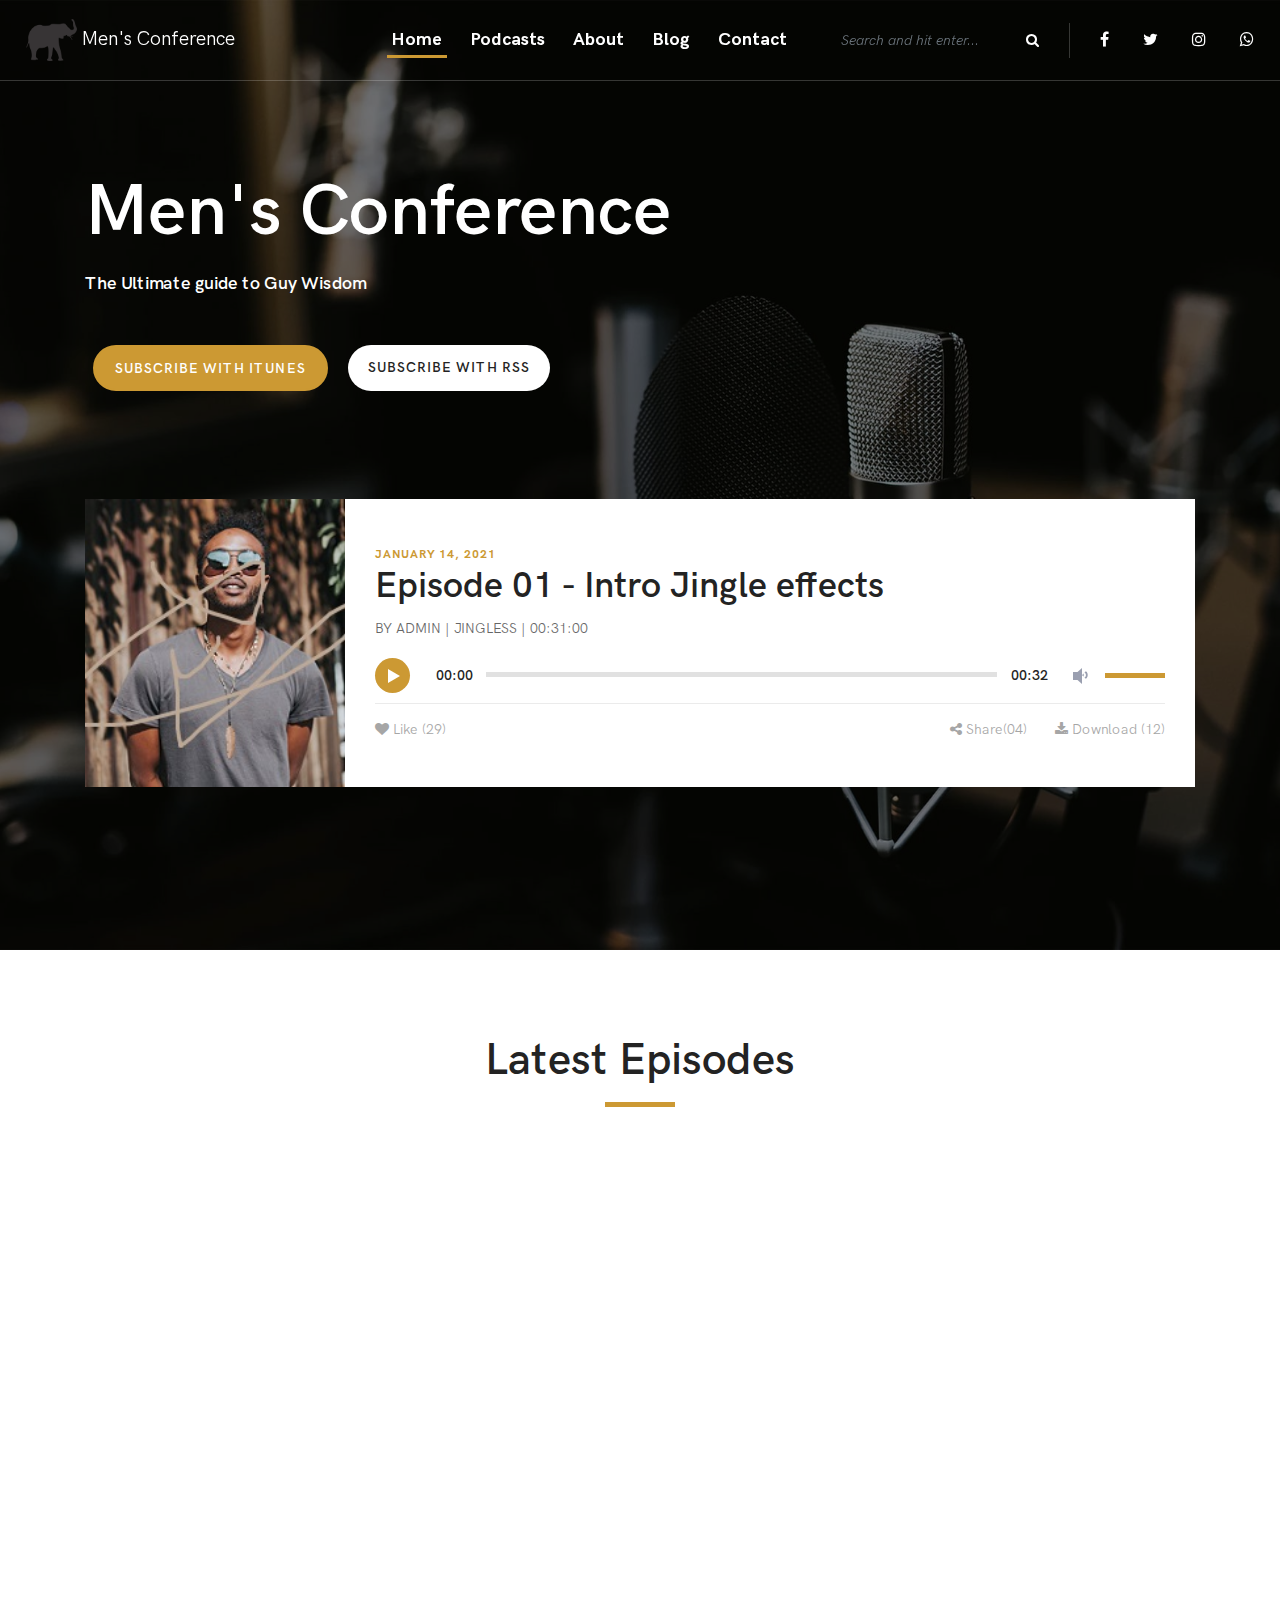
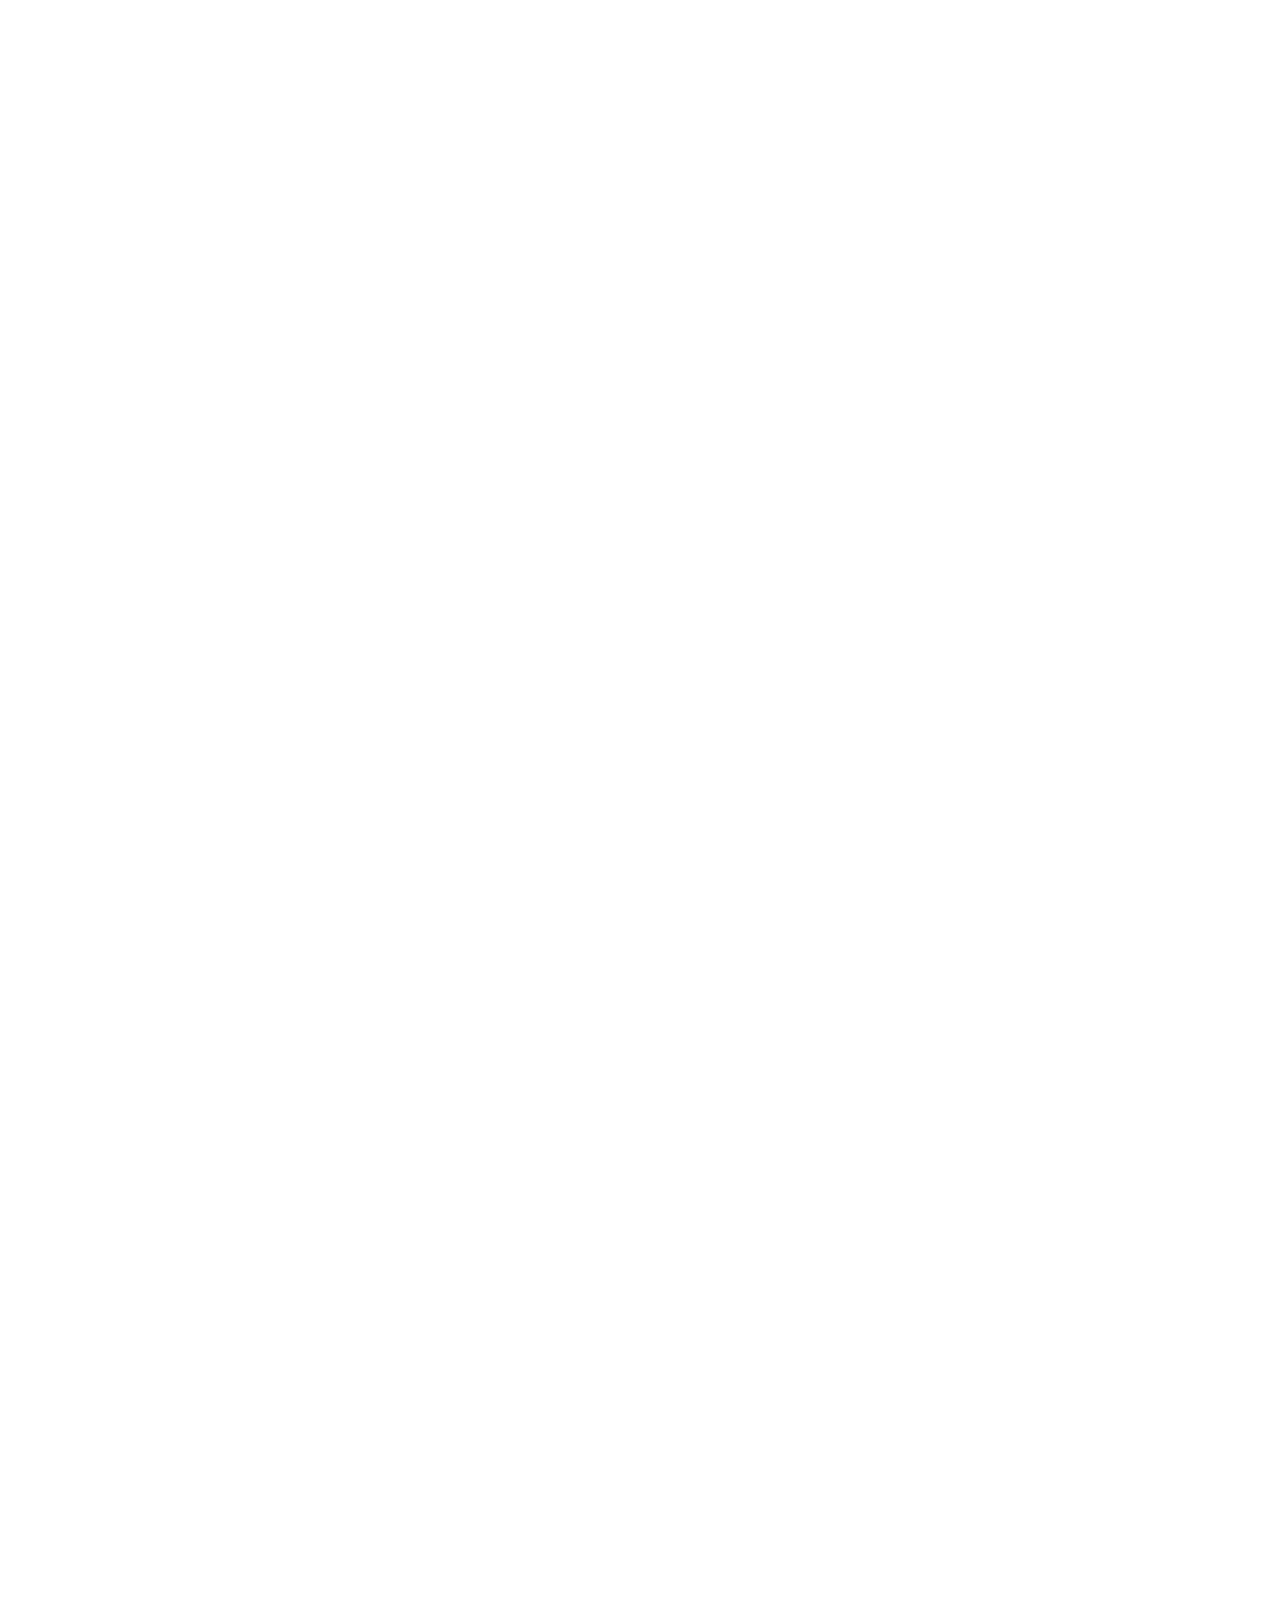
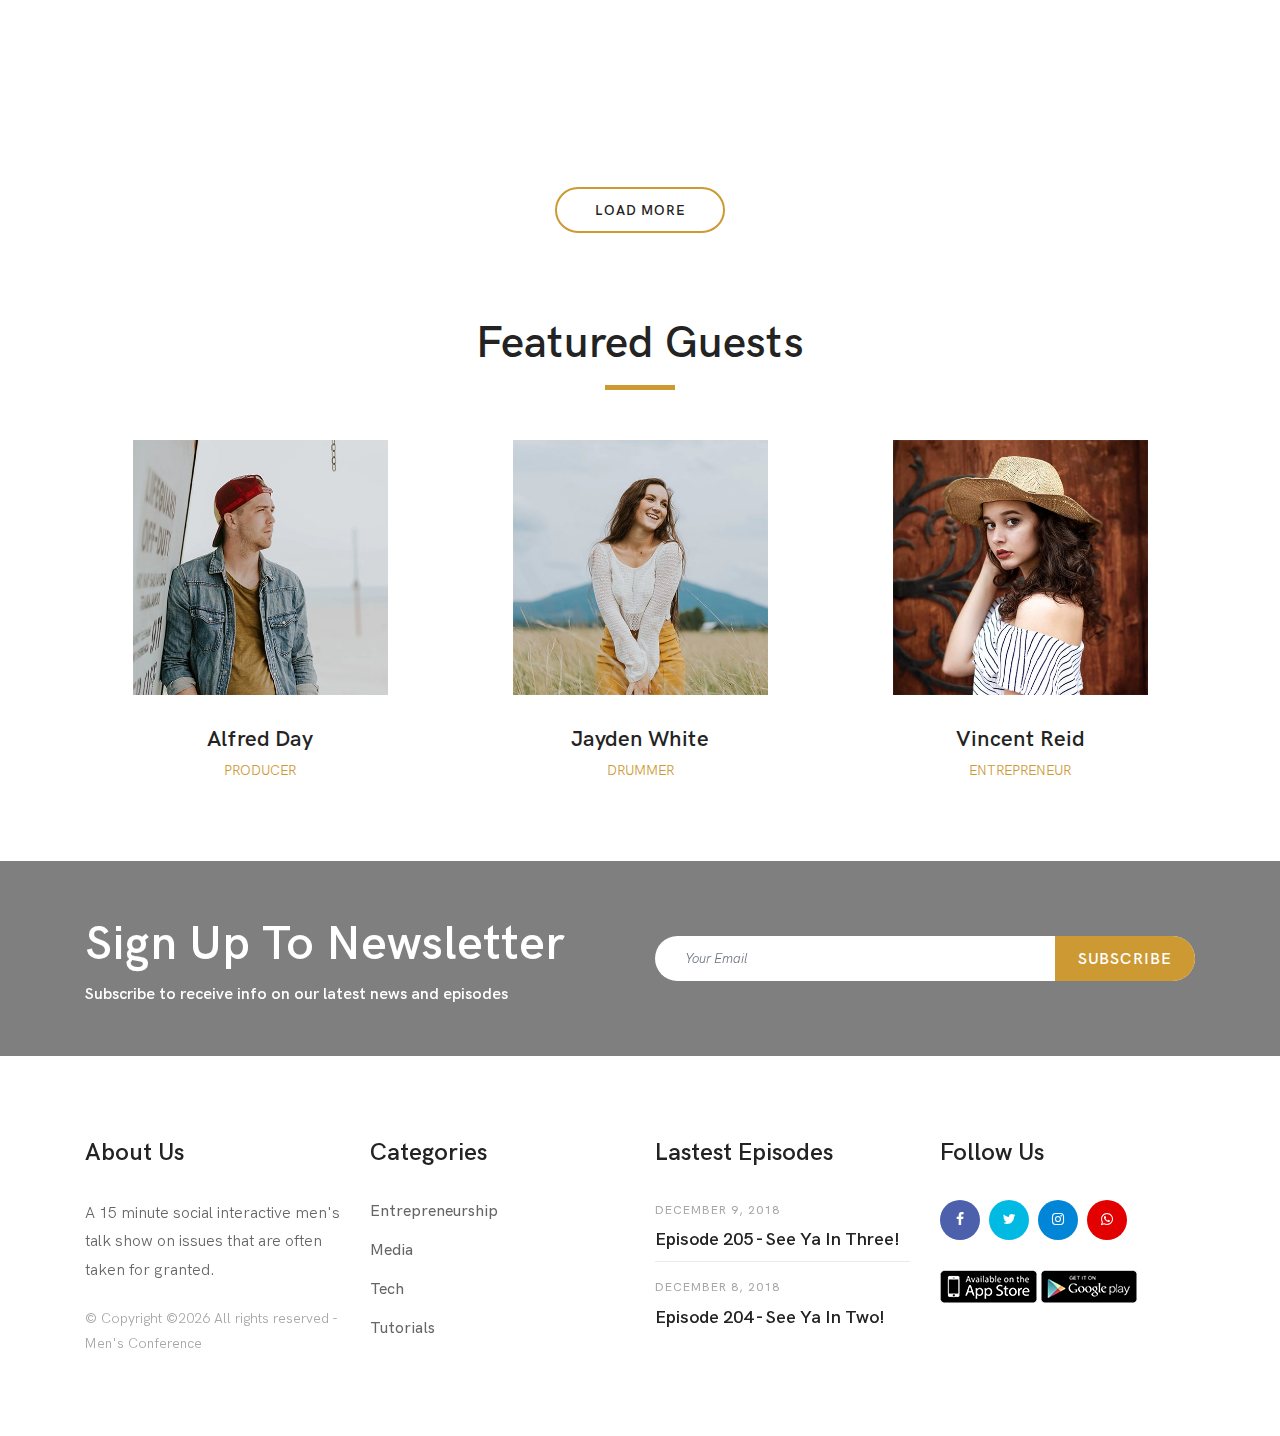
==== commit 6c154331: "14 January 1720" ====
--- a/index.html
+++ b/index.html
@@ -8,10 +8,10 @@
   <meta name="viewport" content="width=device-width, initial-scale=1, shrink-to-fit=no">
 
   <!-- Title -->
-  <title>Poca - Podcast &amp; Audio Template</title>
+  <title>Men's Conference Podcast</title>
 
   <!-- Favicon -->
-  <link rel="icon" href="./img/core-img/favicon.ico">
+  <link rel="icon" href="./img/makhosi/mcp6.png">
 
   <!-- Core Stylesheet -->
   <link rel="stylesheet" href="style.css">
@@ -35,7 +35,7 @@
         <nav class="classy-navbar justify-content-between" id="pocaNav">
 
           <!-- Logo -->
-          <a class="nav-brand" style="font-size: 1.5vw;" href="index.html"><img src="./img/makhosi/mcp1.png" style="width: 4vw;" alt="">
+          <a class="" style="font-size: 1.5vw;color: white;" href="index.html"><img src="./img/makhosi/mcp1.png" style="width: 4vw;" alt="">
           Men's Conference</a>
 
           <!-- Navbar Toggler -->
@@ -55,7 +55,7 @@
             <div class="classynav">
               <ul id="nav">
                 <li class="current-item"><a href="./index.html">Home</a></li>
-                <li><a href="#">Pages</a>
+                <!-- <li><a href="#">Pages</a>
                   <ul class="dropdown">
                     <li><a href="./index.html">- Home</a></li>
                     <li><a href="./podcast.html">- Podcast</a></li>
@@ -80,16 +80,16 @@
                       </ul>
                     </li>
                   </ul>
-                </li>
-                <li><a href="./podcast.html">Podcasts</a></li>
-                <li><a href="./about.html">About</a></li>
+                </li> -->
+                <li><a href="#podcasts">Podcasts</a></li>
+                <li><a href="#about">About</a></li>
                 <li><a href="#">Blog</a>
-                  <ul class="dropdown">
+                  <!-- <ul class="dropdown">
                     <li><a href="./blog.html">- Blog</a></li>
                     <li><a href="./single-blog.html">- Blog Details</a></li>
-                  </ul>
+                  </ul> -->
                 </li>
-                <li><a href="./contact.html">Contact</a></li>
+                <li><a href="#contact">Contact</a></li>
               </ul>
 
               <!-- Top Search Area -->
@@ -102,11 +102,11 @@
 
               <!-- Top Social Area -->
               <div class="top-social-area">
-                <a href="#" class="fa fa-facebook" aria-hidden="true"></a>
-                <a href="#" class="fa fa-twitter" aria-hidden="true"></a>
-                <a href="#" class="fa fa-pinterest" aria-hidden="true"></a>
-                <a href="#" class="fa fa-instagram" aria-hidden="true"></a>
-                <a href="#" class="fa fa-youtube-play" aria-hidden="true"></a>
+                <a href="https://www.facebook.com/UltimateMensPodcast" class="fa fa-facebook" aria-hidden="true"></a>
+                <a href="https://twitter.com/conference_pod" class="fa fa-twitter" aria-hidden="true"></a>
+                <!-- <a href="#" class="fa fa-pinterest" aria-hidden="true"></a> -->
+                <a href="https://www.instagram.com/mensconferencepodcast01/" class="fa fa-instagram" aria-hidden="true"></a>
+                <a href="#" class="fa fa-whatsapp" aria-hidden="true" data-toggle="tooltip" data-placement="bottom" title="+263719711298"></a>
               </div>
 
             </div>
@@ -130,8 +130,9 @@
             <div class="col-12">
               <!-- Welcome Text -->
               <div class="welcome-text">
-                <h2 data-animation="fadeInUp" data-delay="100ms">Subscribe Today</h2>
-                <h5 data-animation="fadeInUp" data-delay="300ms">Please schedule a podcast post, to make it visible here.</h5>
+                <h2 data-animation="fadeInUp" data-delay="100ms">Men's Conference</h2>
+                <h5 data-animation="fadeInUp" data-delay="300ms">
+                  The Ultimate guide to Guy Wisdom</h5>
                 <div class="welcome-btn-group">
                   <a href="#" class="btn poca-btn m-2 ml-0 active" data-animation="fadeInUp" data-delay="500ms">Subscribe with iTunes</a>
                   <a href="#" class="btn poca-btn btn-2 m-2" data-animation="fadeInUp" data-delay="700ms">Subscribe with RSS</a>
@@ -140,18 +141,18 @@
               <!-- Welcome Music Area -->
               <div class="poca-music-area mt-100 d-flex align-items-center flex-wrap" data-animation="fadeInUp" data-delay="900ms">
                 <div class="poca-music-thumbnail">
-                  <img src="./img/bg-img/4.jpg" alt="">
+                  <img src="./img/bg-img/man.jpg" alt="">
                 </div>
                 <div class="poca-music-content">
-                  <span class="music-published-date">December 9, 2018</span>
-                  <h2>Episode 203 - The Last Blockbuster</h2>
+                  <span class="music-published-date">January 14, 2021</span>
+                  <h2>Episode 01 - Intro Jingle effects</h2>
                   <div class="music-meta-data">
-                    <p>By <a href="#" class="music-author">Admin</a> | <a href="#" class="music-catagory">Tutorials</a> | <a href="#" class="music-duration">00:02:56</a></p>
+                    <p>By <a href="#" class="music-author">Admin</a> | <a href="#" class="music-catagory">Jingless</a> | <a href="#" class="music-duration">00:31:00</a></p>
                   </div>
                   <!-- Music Player -->
                   <div class="poca-music-player">
                     <audio preload="auto" controls>
-                      <source src="audio/dummy-audio.mp3">
+                      <source src="audio/intor jinle effects.mp3">
                     </audio>
                   </div>
                   <!-- Likes, Share & Download -->
@@ -266,7 +267,7 @@
   <!-- ***** Welcome Area End ***** -->
 
   <!-- ***** Latest Episodes Area Start ***** -->
-  <section class="poca-latest-epiosodes section-padding-80">
+  <section class="poca-latest-epiosodes section-padding-80" id="podcasts">
     <div class="container">
       <div class="row">
         <!-- Section Heading -->
@@ -579,14 +580,16 @@
         <div class="col-12 col-sm-6 col-lg-3">
           <div class="single-footer-widget mb-80">
             <!-- Widget Title -->
-            <h4 class="widget-title">About Us</h4>
-
-            <p>It is a long established fact that a reader will be distracted by the readable content.</p>
+            <h4 class="widget-title" id="about">About Us</h4>
+
+            <p>A 15 minute social interactive men's talk show on issues that are often taken for granted.
+              
+            </p>
             <div class="copywrite-content">
               <p>&copy; 
 
 <!-- Link back to Colorlib can't be removed. Template is licensed under CC BY 3.0. -->
-Copyright &copy;<script>document.write(new Date().getFullYear());</script> All rights reserved | This template is made with <i class="fa fa-heart-o" aria-hidden="true"></i> by <a href="https://colorlib.com" target="_blank">Colorlib --- Downloaded from <a href="https://themeslab.org/" target="_blank">Themeslab</a></a>
+Copyright &copy;<script>document.write(new Date().getFullYear());</script> All rights reserved - Men's Conference</a>
 <!-- Link back to Colorlib can't be removed. Template is licensed under CC BY 3.0. --></p>
             </div>
           </div>
@@ -636,11 +639,11 @@
             <h4 class="widget-title">Follow Us</h4>
             <!-- Social Info -->
             <div class="footer-social-info">
-              <a href="#" class="facebook" data-toggle="tooltip" data-placement="top" title="Facebook"><i class="fa fa-facebook"></i></a>
-              <a href="#" class="twitter" data-toggle="tooltip" data-placement="top" title="Twitter"><i class="fa fa-twitter"></i></a>
-              <a href="#" class="pinterest" data-toggle="tooltip" data-placement="top" title="Pinterest"><i class="fa fa-pinterest"></i></a>
-              <a href="#" class="instagram" data-toggle="tooltip" data-placement="top" title="Instagram"><i class="fa fa-instagram"></i></a>
-              <a href="#" class="youtube" data-toggle="tooltip" data-placement="top" title="YouTube"><i class="fa fa-youtube-play"></i></a>
+              <a href="https://www.facebook.com/UltimateMensPodcast" class="facebook" data-toggle="tooltip" data-placement="top" title="Facebook"><i class="fa fa-facebook"></i></a>
+              <a href="https://twitter.com/conference_pod" class="twitter" data-toggle="tooltip" data-placement="top" title="Twitter"><i class="fa fa-twitter"></i></a>
+              <!-- <a href="#" class="pinterest" data-toggle="tooltip" data-placement="top" title="Pinterest"><i class="fa fa-pinterest"></i></a> -->
+              <a href="https://www.instagram.com/mensconferencepodcast01/" class="instagram" data-toggle="tooltip" data-placement="top" title="Instagram"><i class="fa fa-instagram"></i></a>
+              <a href="#" class="youtube" data-toggle="tooltip" data-placement="top" title="+263719711298"><i class="fa fa-whatsapp"></i></a>
             </div>
             <!-- App Download Button -->
             <div class="app-download-button mt-30">
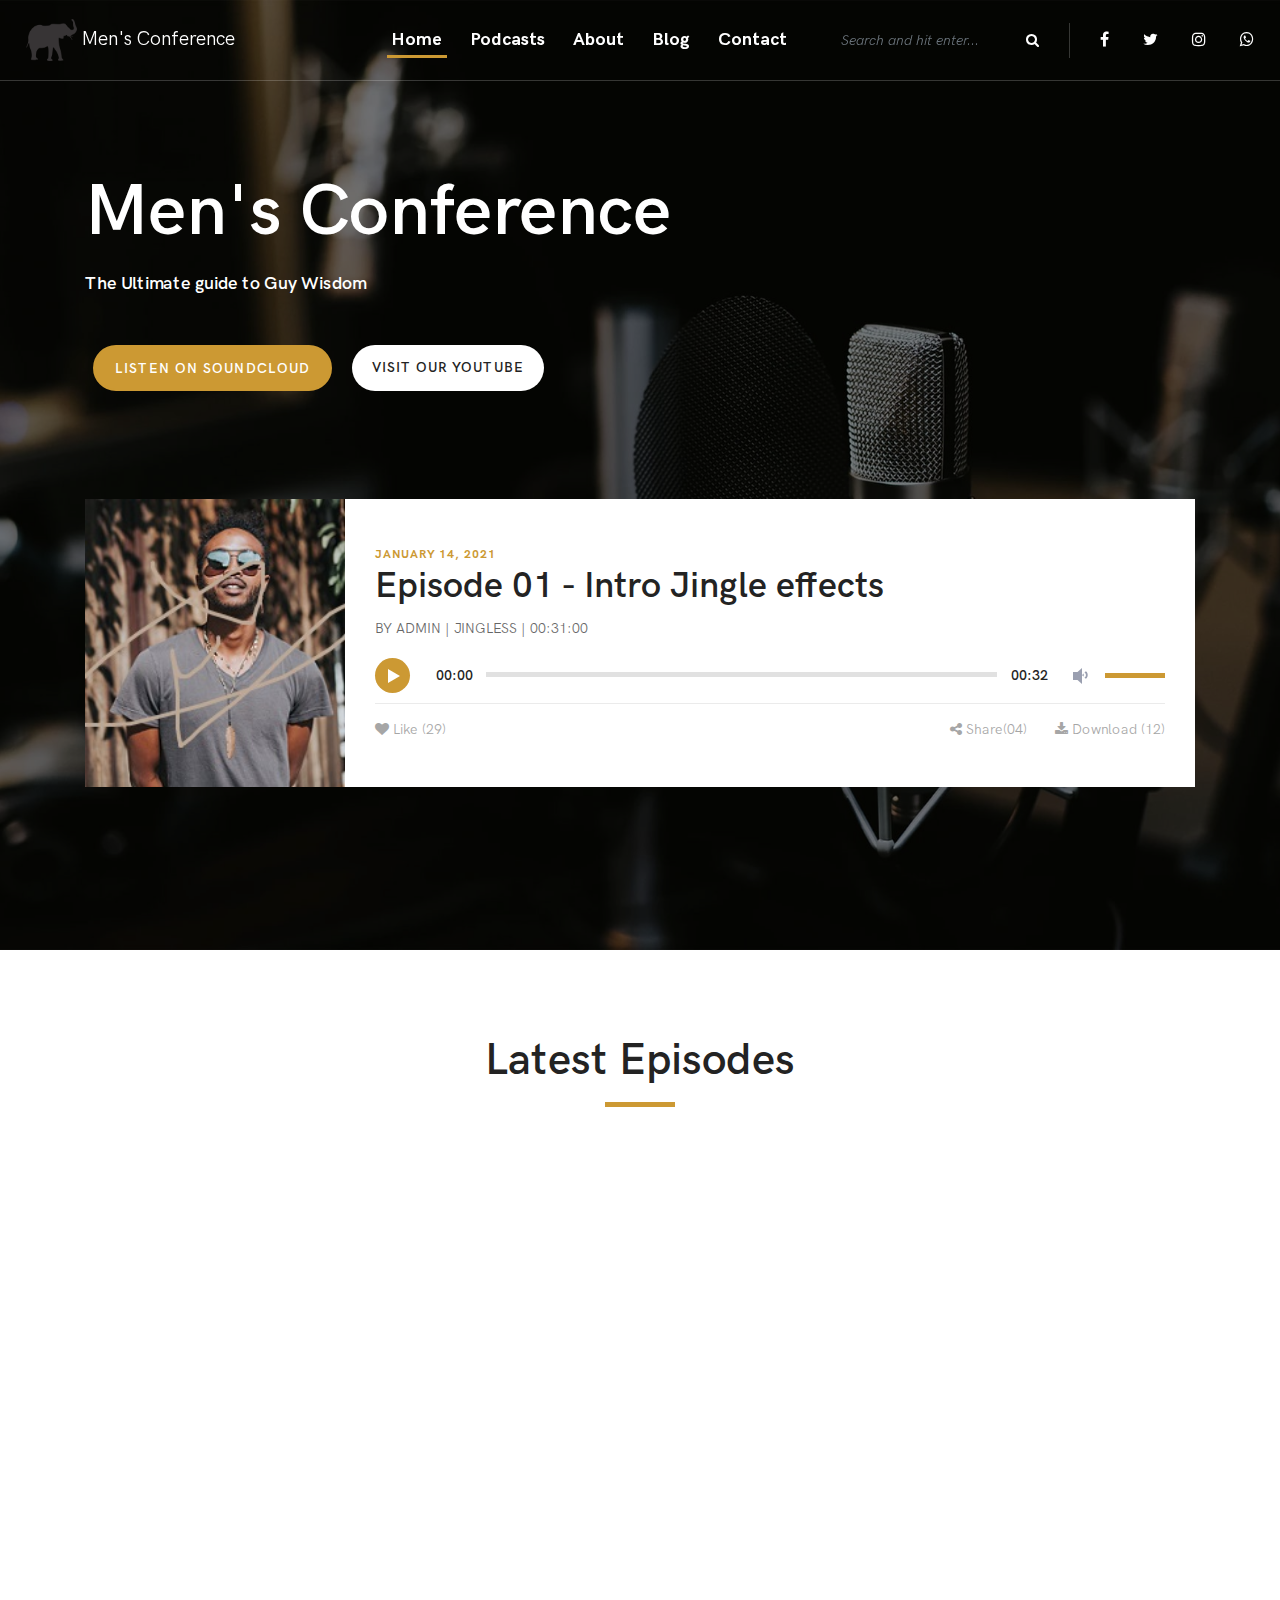
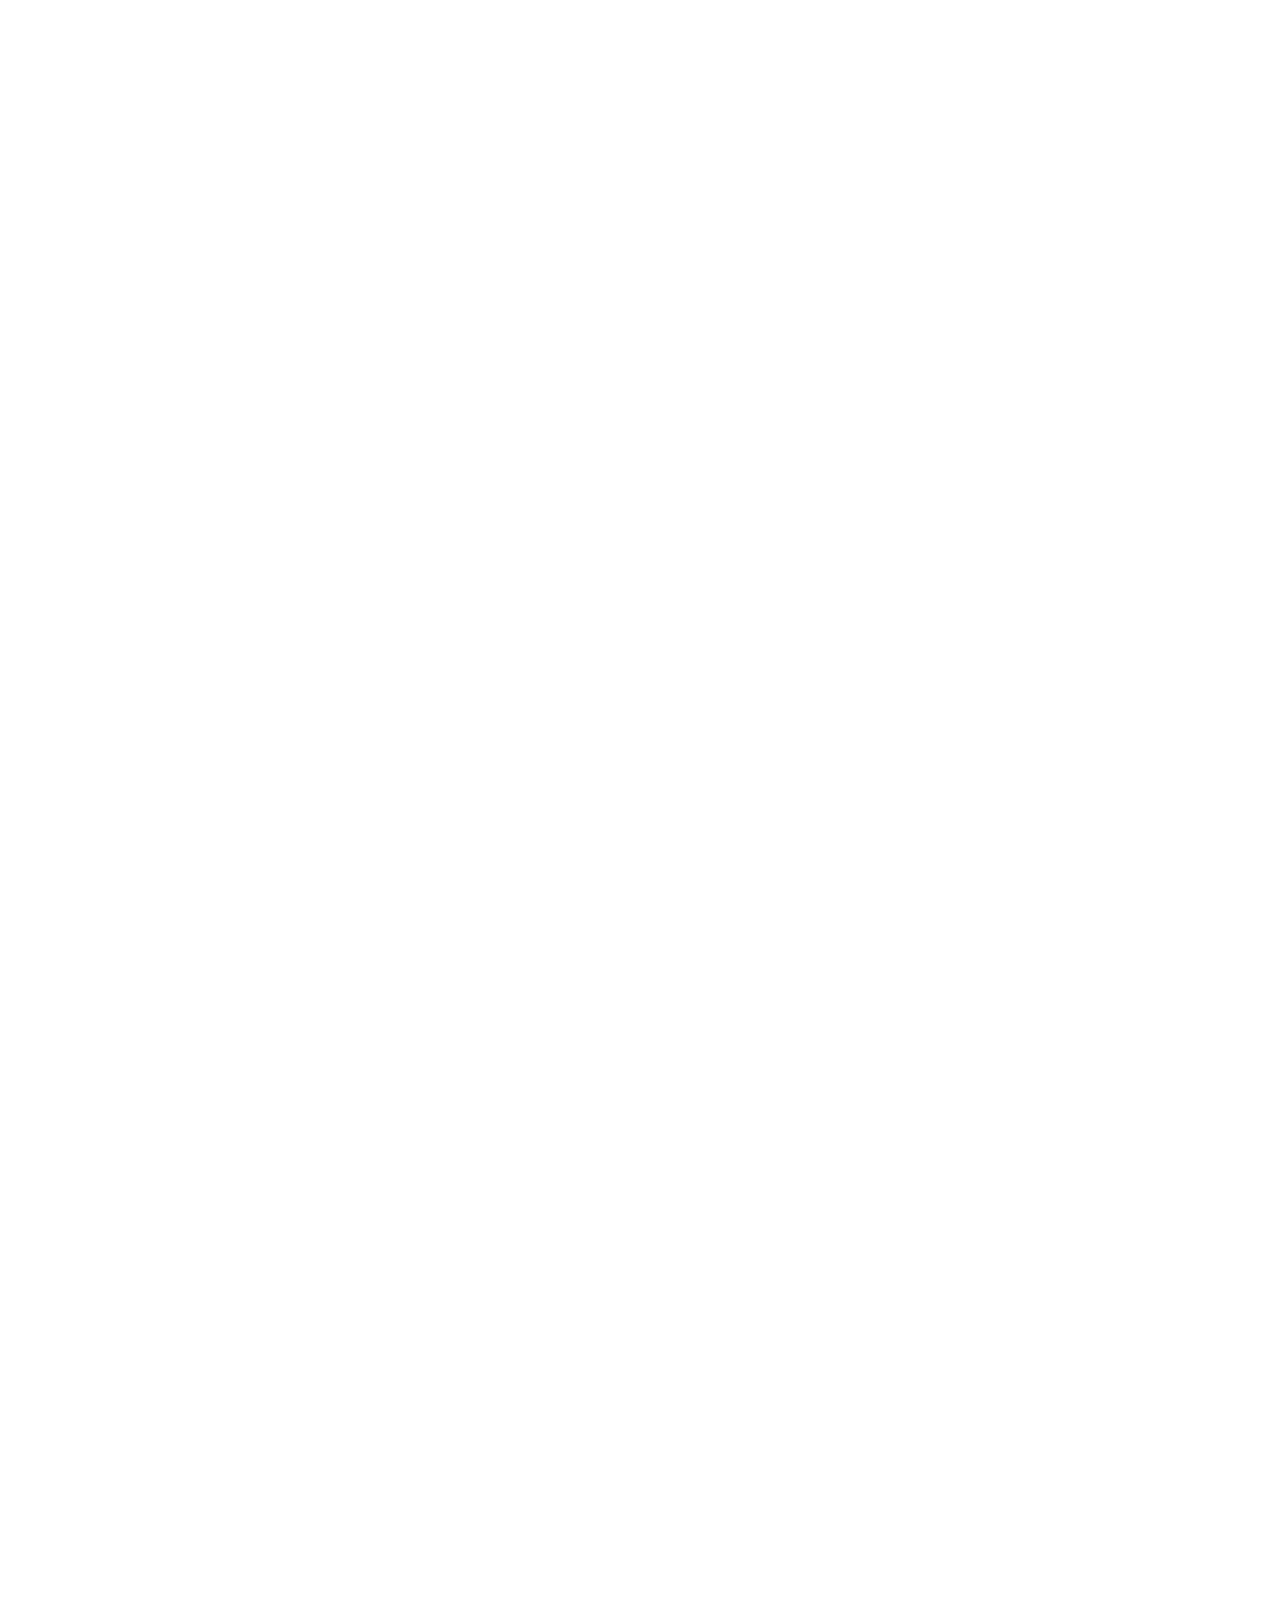
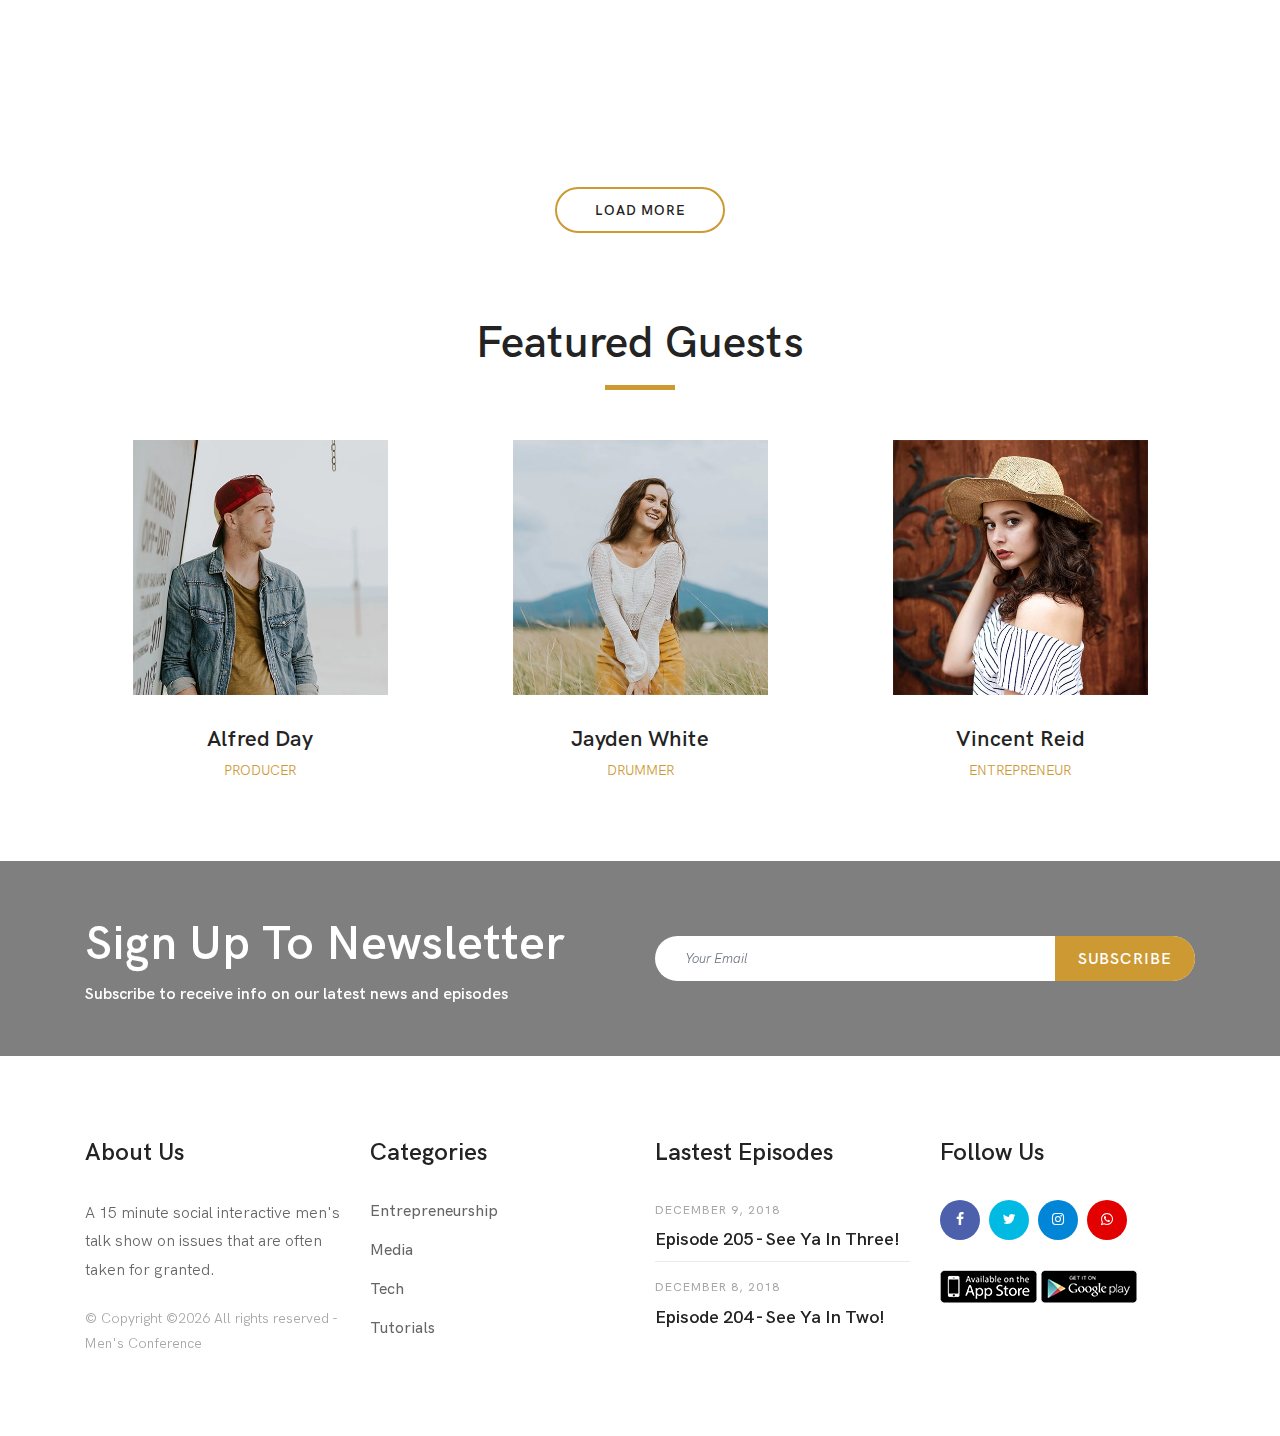
==== commit a8544ac8: "friday" ====
--- a/index.html
+++ b/index.html
@@ -134,8 +134,8 @@
                 <h5 data-animation="fadeInUp" data-delay="300ms">
                   The Ultimate guide to Guy Wisdom</h5>
                 <div class="welcome-btn-group">
-                  <a href="#" class="btn poca-btn m-2 ml-0 active" data-animation="fadeInUp" data-delay="500ms">Subscribe with iTunes</a>
-                  <a href="#" class="btn poca-btn btn-2 m-2" data-animation="fadeInUp" data-delay="700ms">Subscribe with RSS</a>
+                  <a href="#" class="btn poca-btn m-2 ml-0 active" data-animation="fadeInUp" data-delay="500ms">Listen on SoundCloud</a>
+                  <a href="#" class="btn poca-btn btn-2 m-2" data-animation="fadeInUp" data-delay="700ms">Visit our YouTube</a>
                 </div>
               </div>
               <!-- Welcome Music Area -->
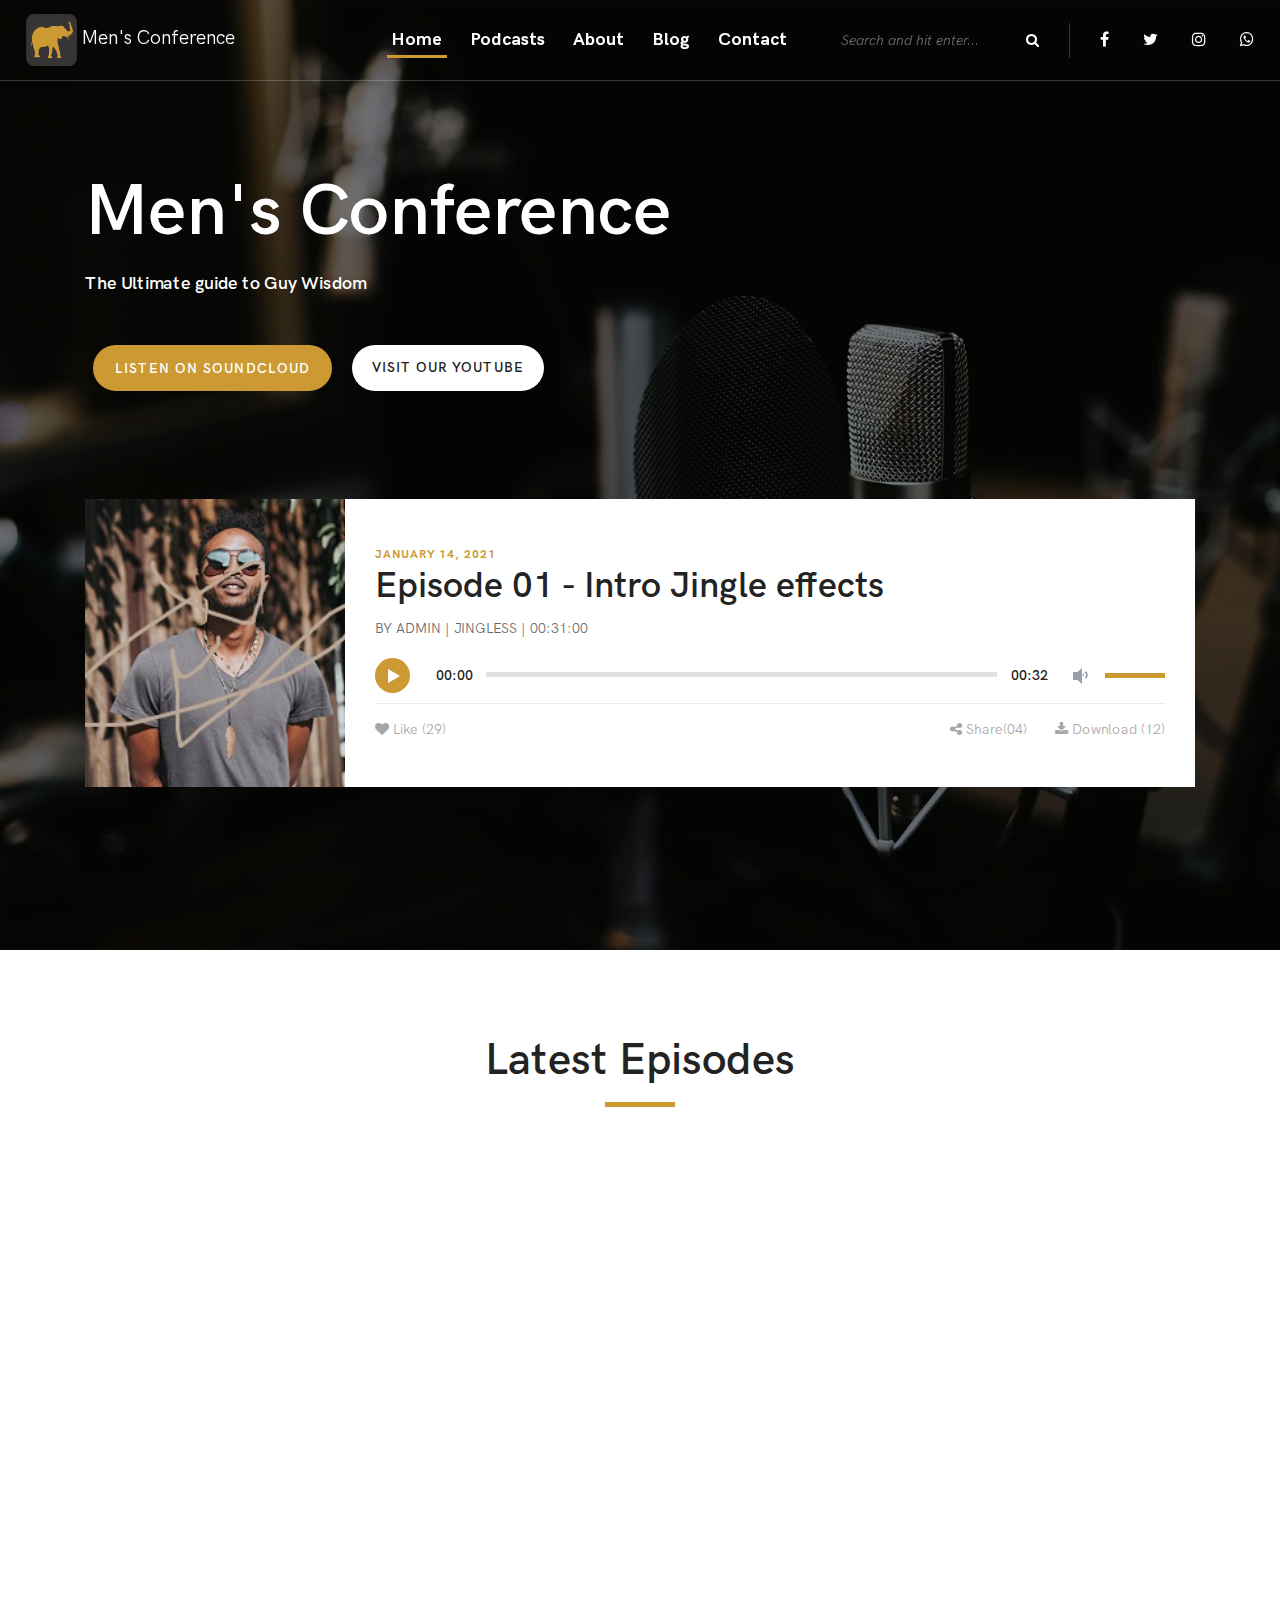
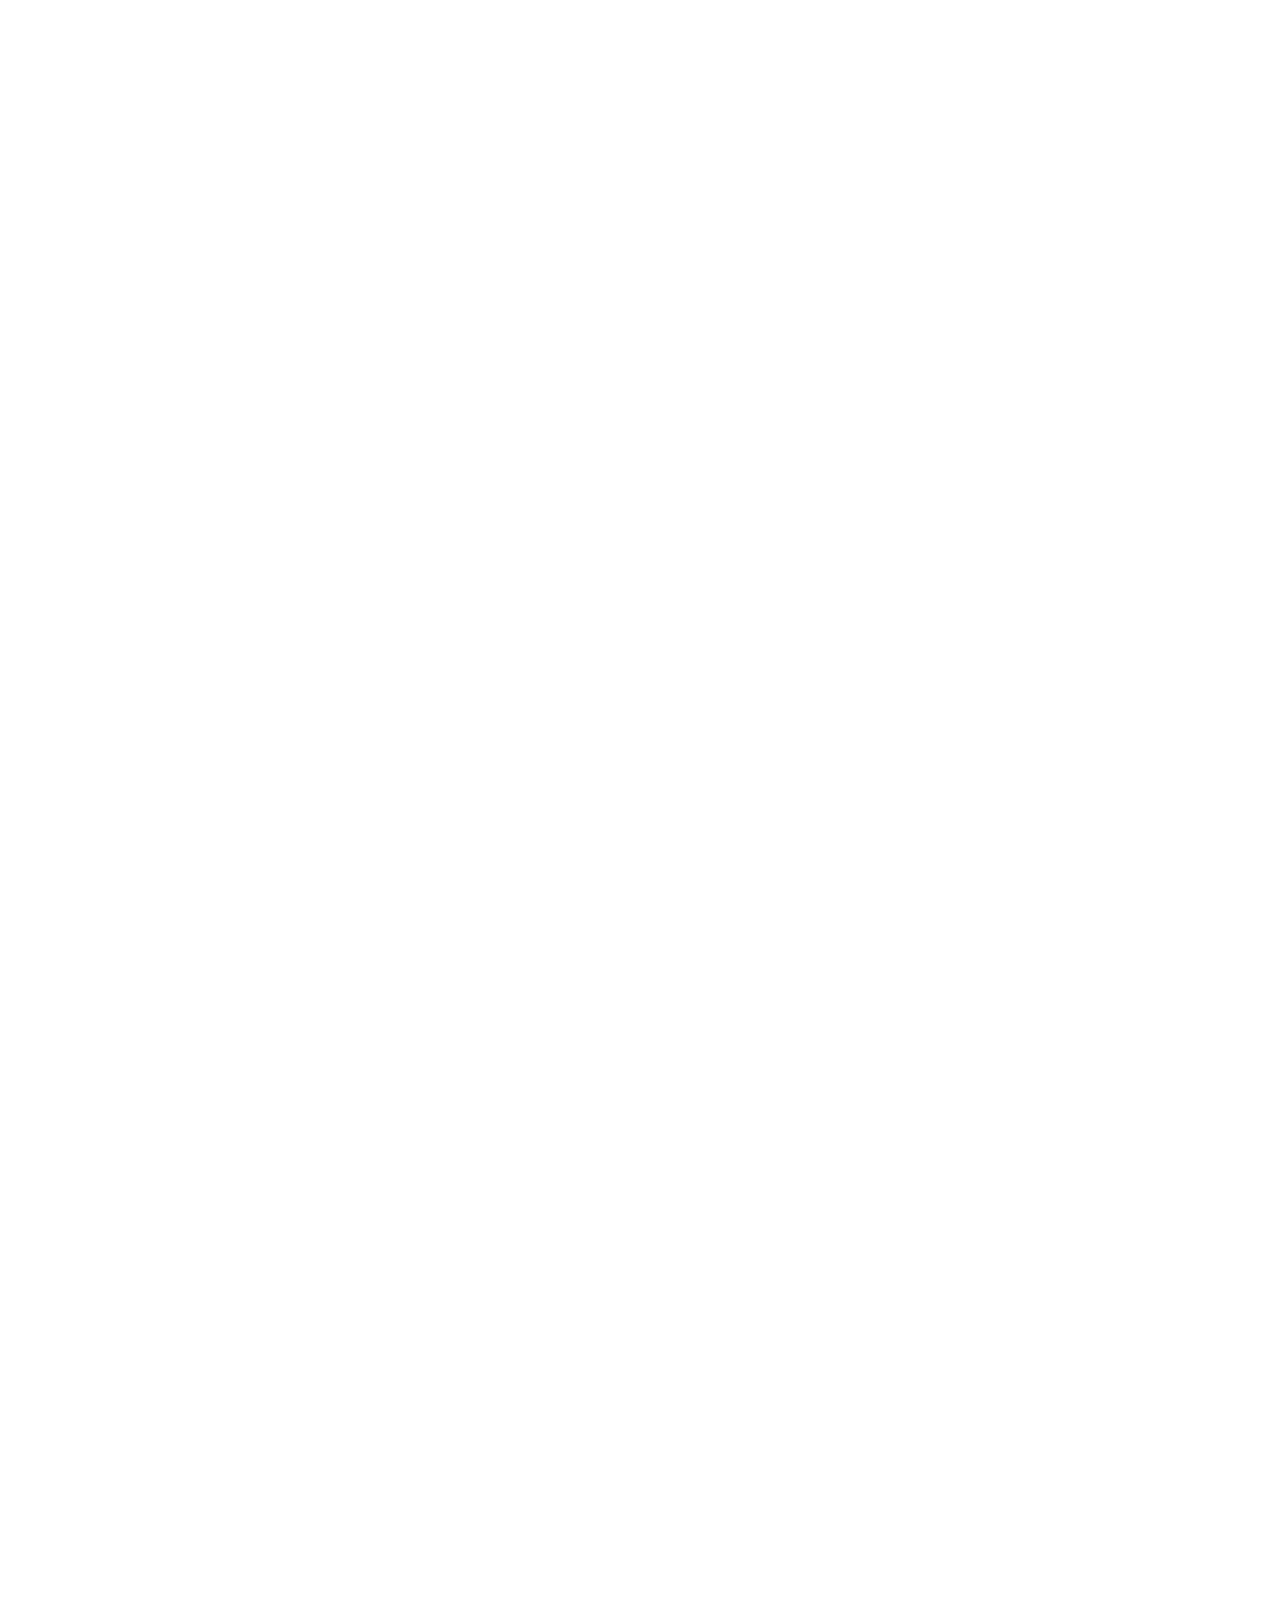
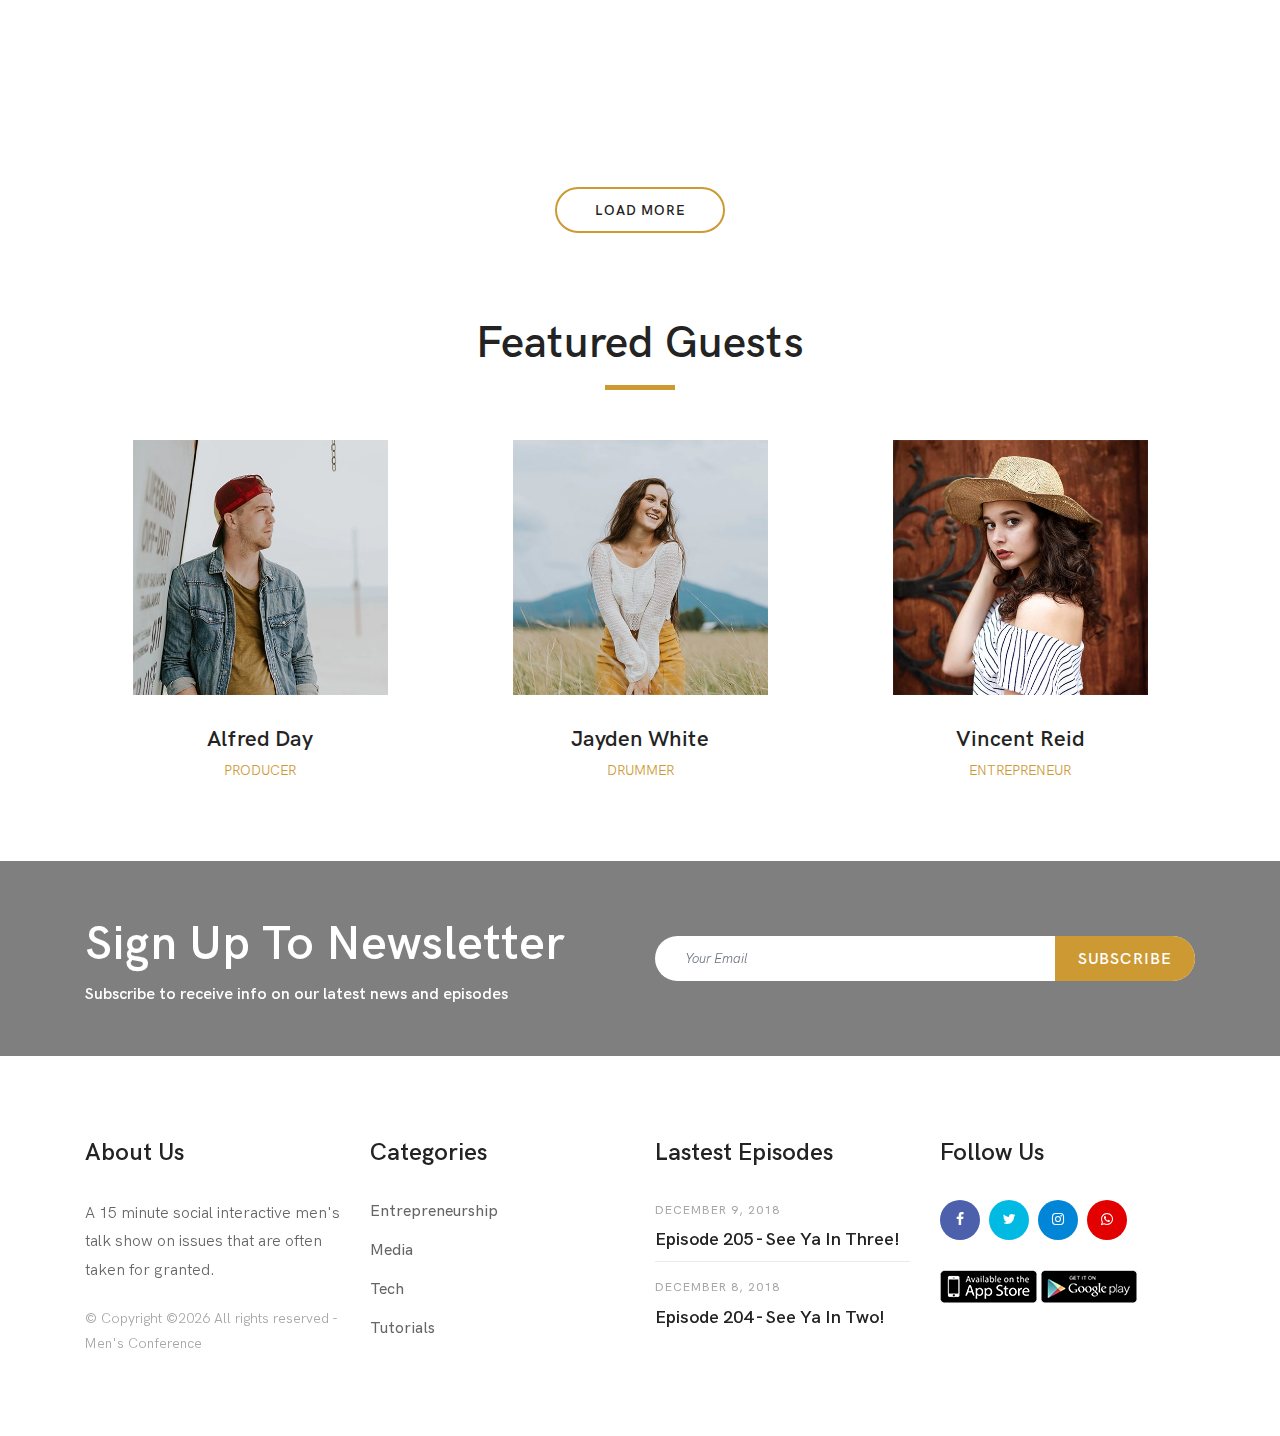
==== commit b290b790: "logo change" ====
--- a/index.html
+++ b/index.html
@@ -35,7 +35,7 @@
         <nav class="classy-navbar justify-content-between" id="pocaNav">
 
           <!-- Logo -->
-          <a class="" style="font-size: 1.5vw;color: white;" href="index.html"><img src="./img/makhosi/mcp1.png" style="width: 4vw;" alt="">
+          <a class="" style="font-size: 1.5vw;color: white;" href="index.html"><img src="./img/makhosi/mcp2.png" style="width: 4vw;" alt="">
           Men's Conference</a>
 
           <!-- Navbar Toggler -->
@@ -134,8 +134,8 @@
                 <h5 data-animation="fadeInUp" data-delay="300ms">
                   The Ultimate guide to Guy Wisdom</h5>
                 <div class="welcome-btn-group">
-                  <a href="#" class="btn poca-btn m-2 ml-0 active" data-animation="fadeInUp" data-delay="500ms">Listen on SoundCloud</a>
-                  <a href="#" class="btn poca-btn btn-2 m-2" data-animation="fadeInUp" data-delay="700ms">Visit our YouTube</a>
+                  <a href="https://soundcloud.com/mens-conference-podcast" class="btn poca-btn m-2 ml-0 active" data-animation="fadeInUp" data-delay="500ms">Listen on SoundCloud</a>
+                  <a href="https://www.youtube.com/channel/UC1Pv-NEbYF5GGzX25SCnvwQ" class="btn poca-btn btn-2 m-2" data-animation="fadeInUp" data-delay="700ms">Visit our YouTube</a>
                 </div>
               </div>
               <!-- Welcome Music Area -->
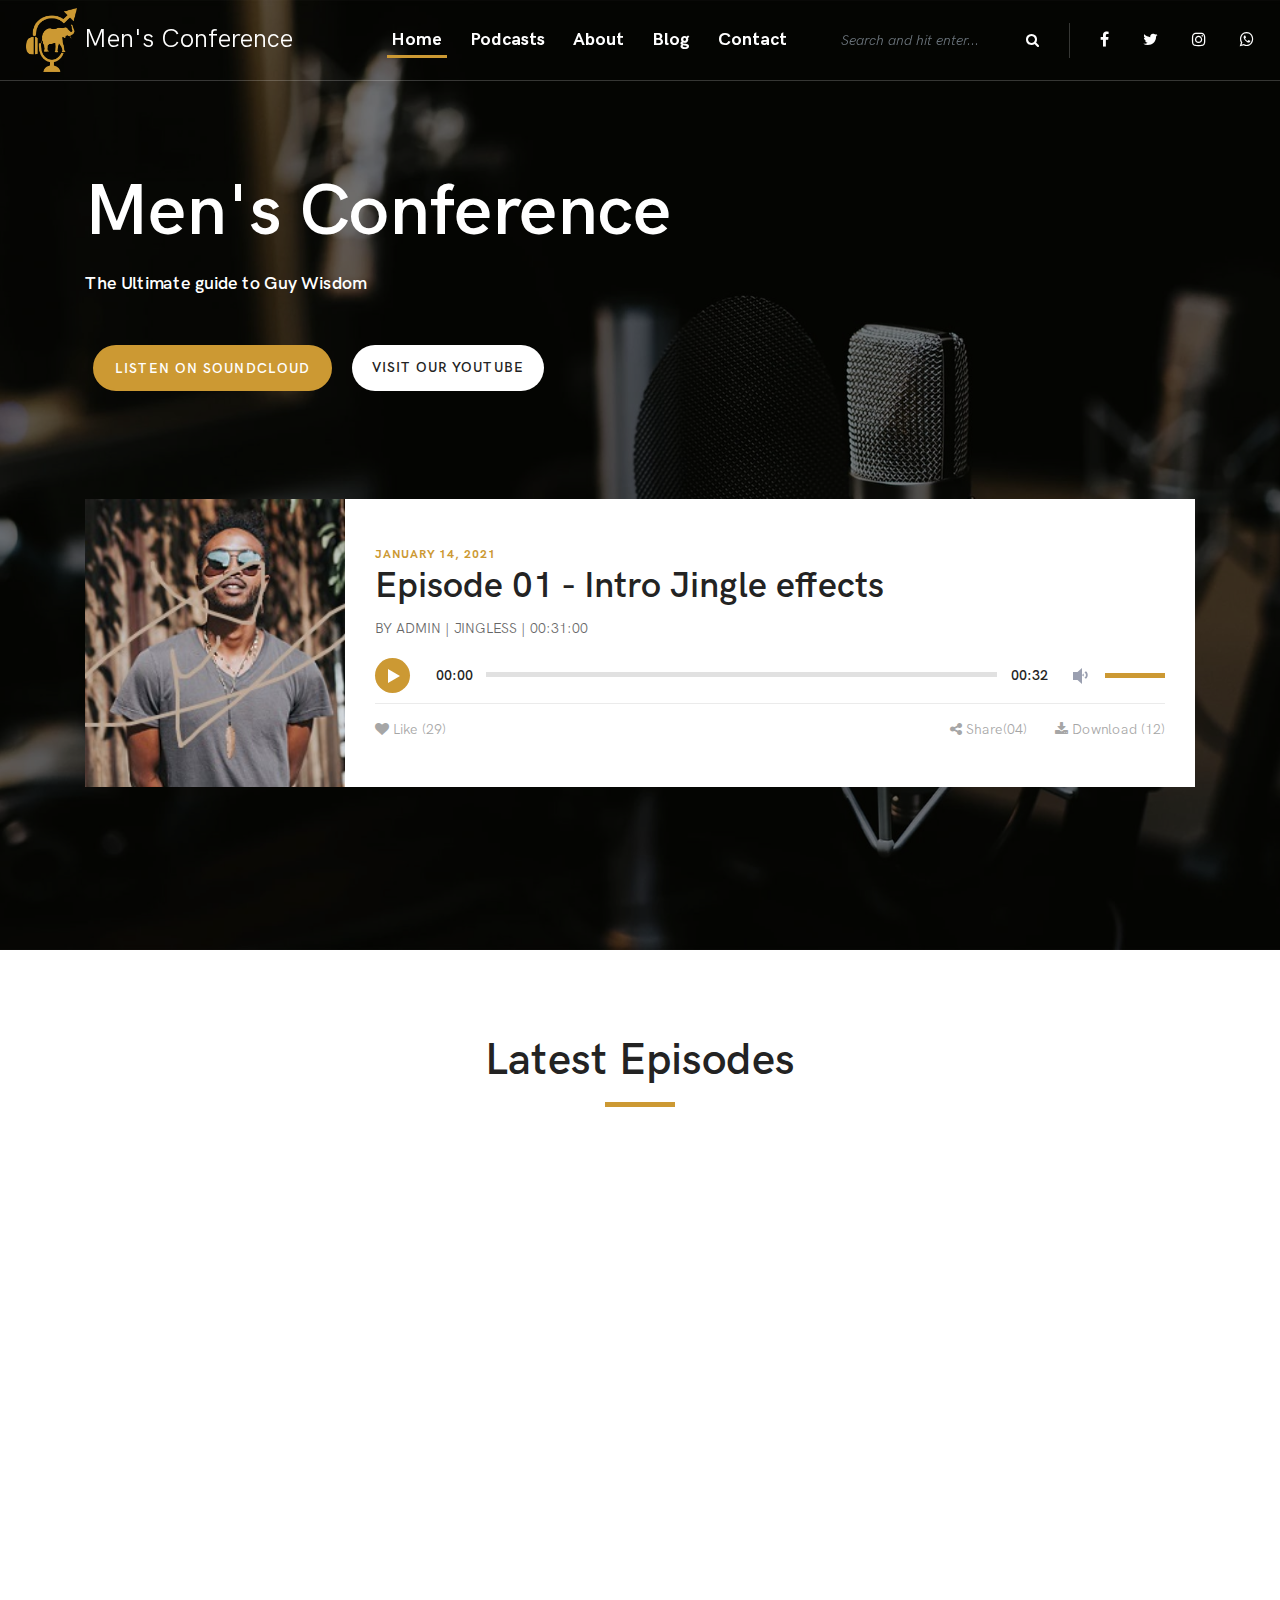
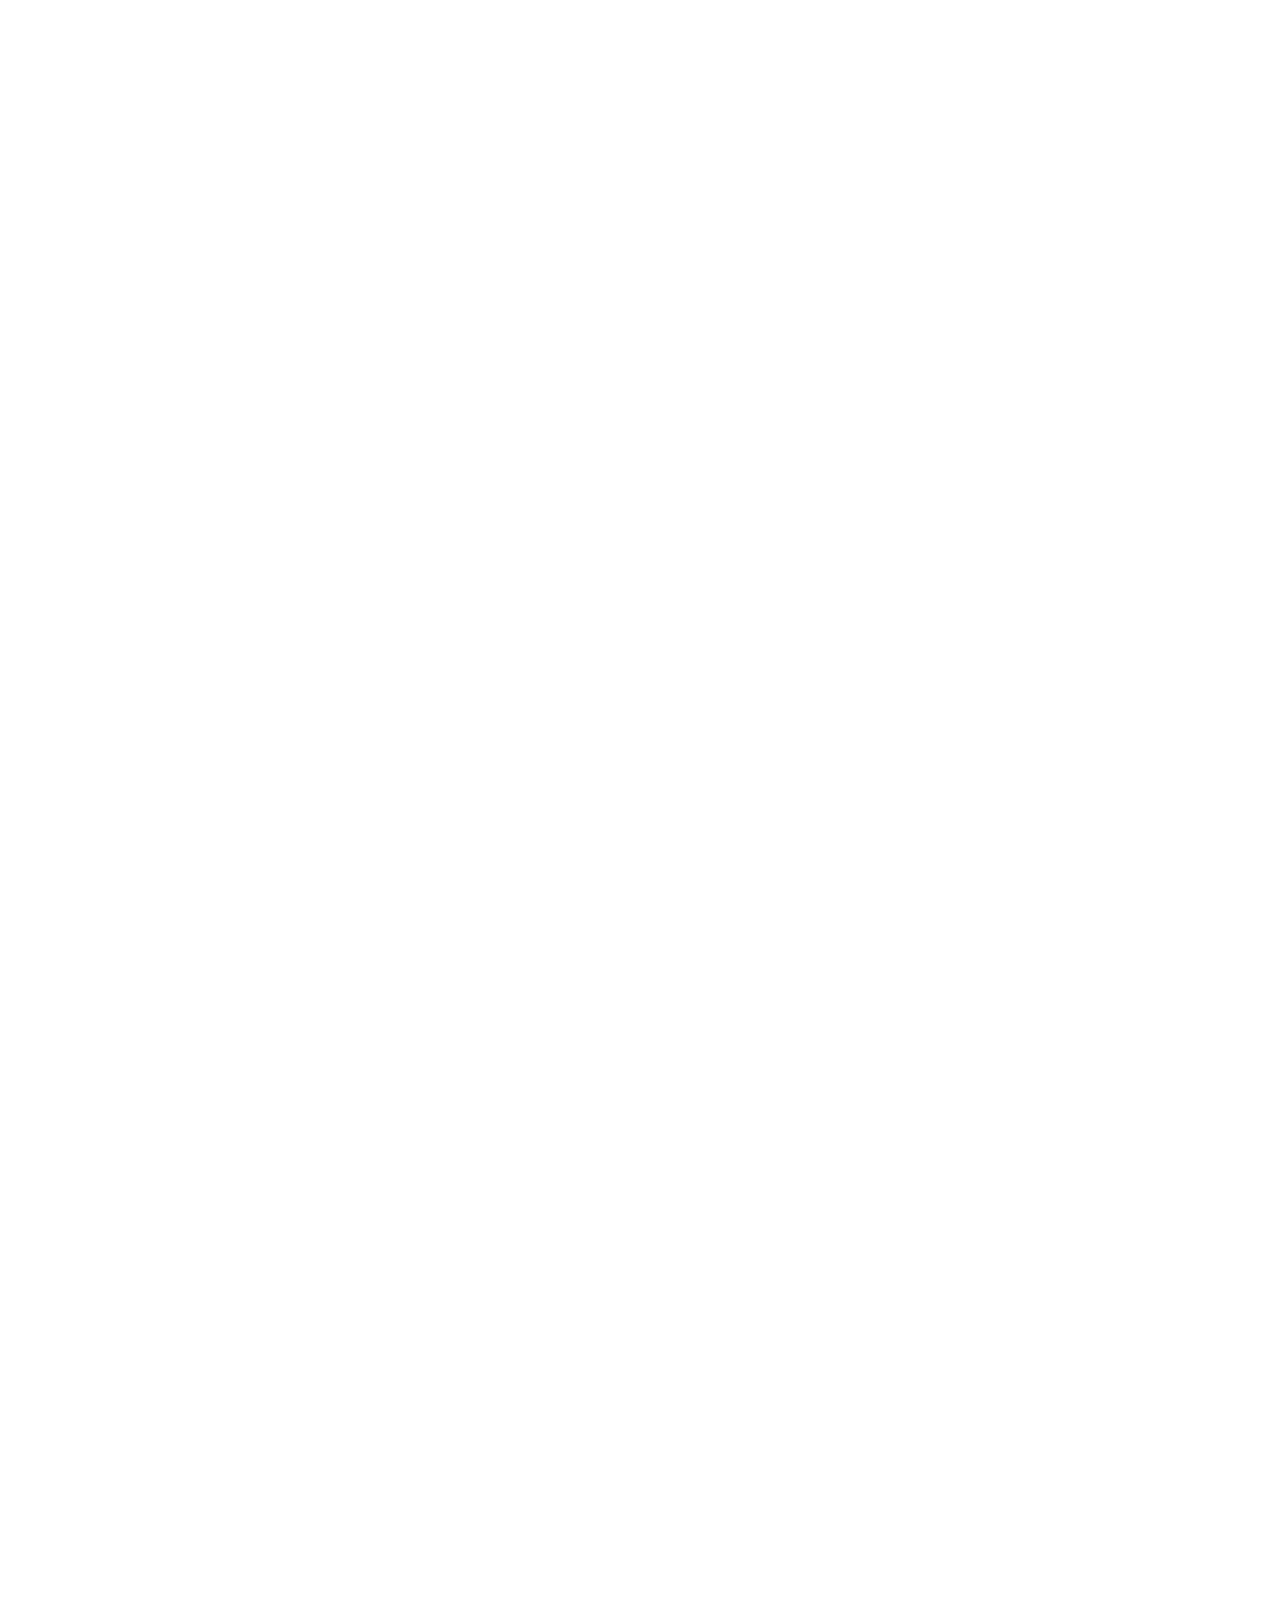
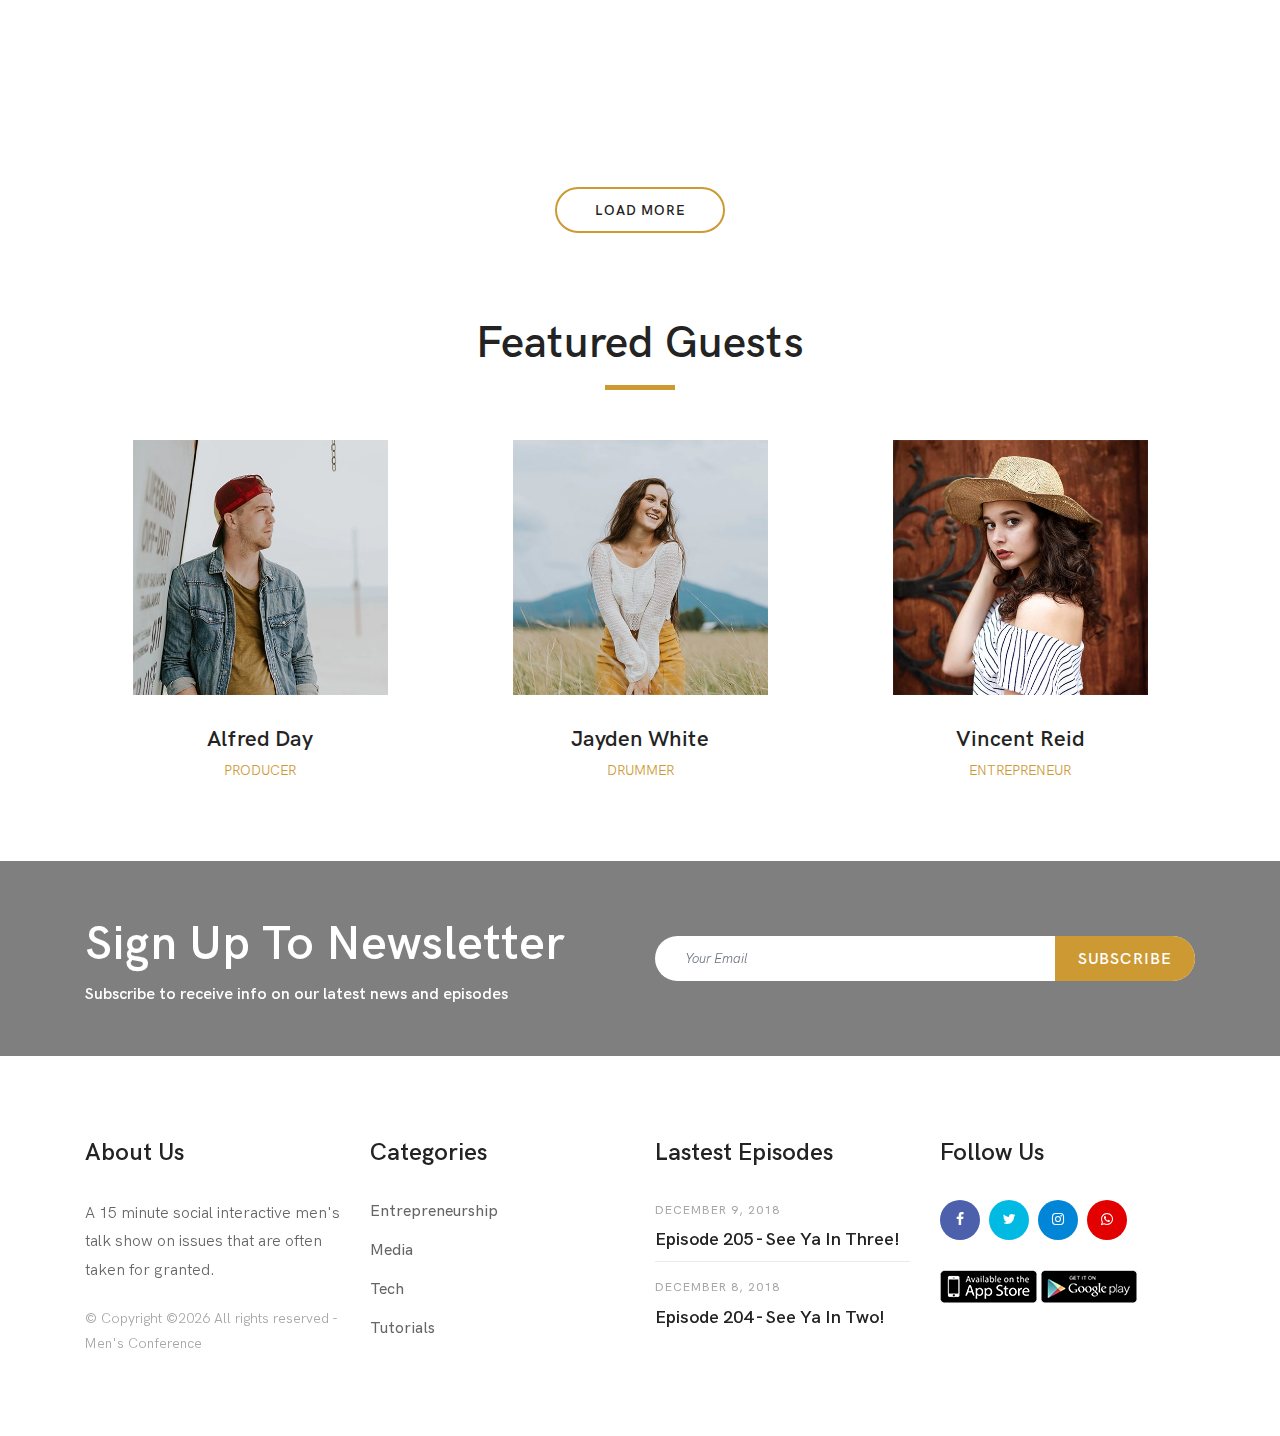
==== commit e4e28c01: "logo change" ====
--- a/index.html
+++ b/index.html
@@ -35,7 +35,7 @@
         <nav class="classy-navbar justify-content-between" id="pocaNav">
 
           <!-- Logo -->
-          <a class="" style="font-size: 1.5vw;color: white;" href="index.html"><img src="./img/makhosi/mcp2.png" style="width: 4vw;" alt="">
+          <a class="" style="font-size: 2.0vw;color: white;" href="index.html"><img src="./img/makhosi/mcp6.png" style="width: 4vw;" alt="">
           Men's Conference</a>
 
           <!-- Navbar Toggler -->
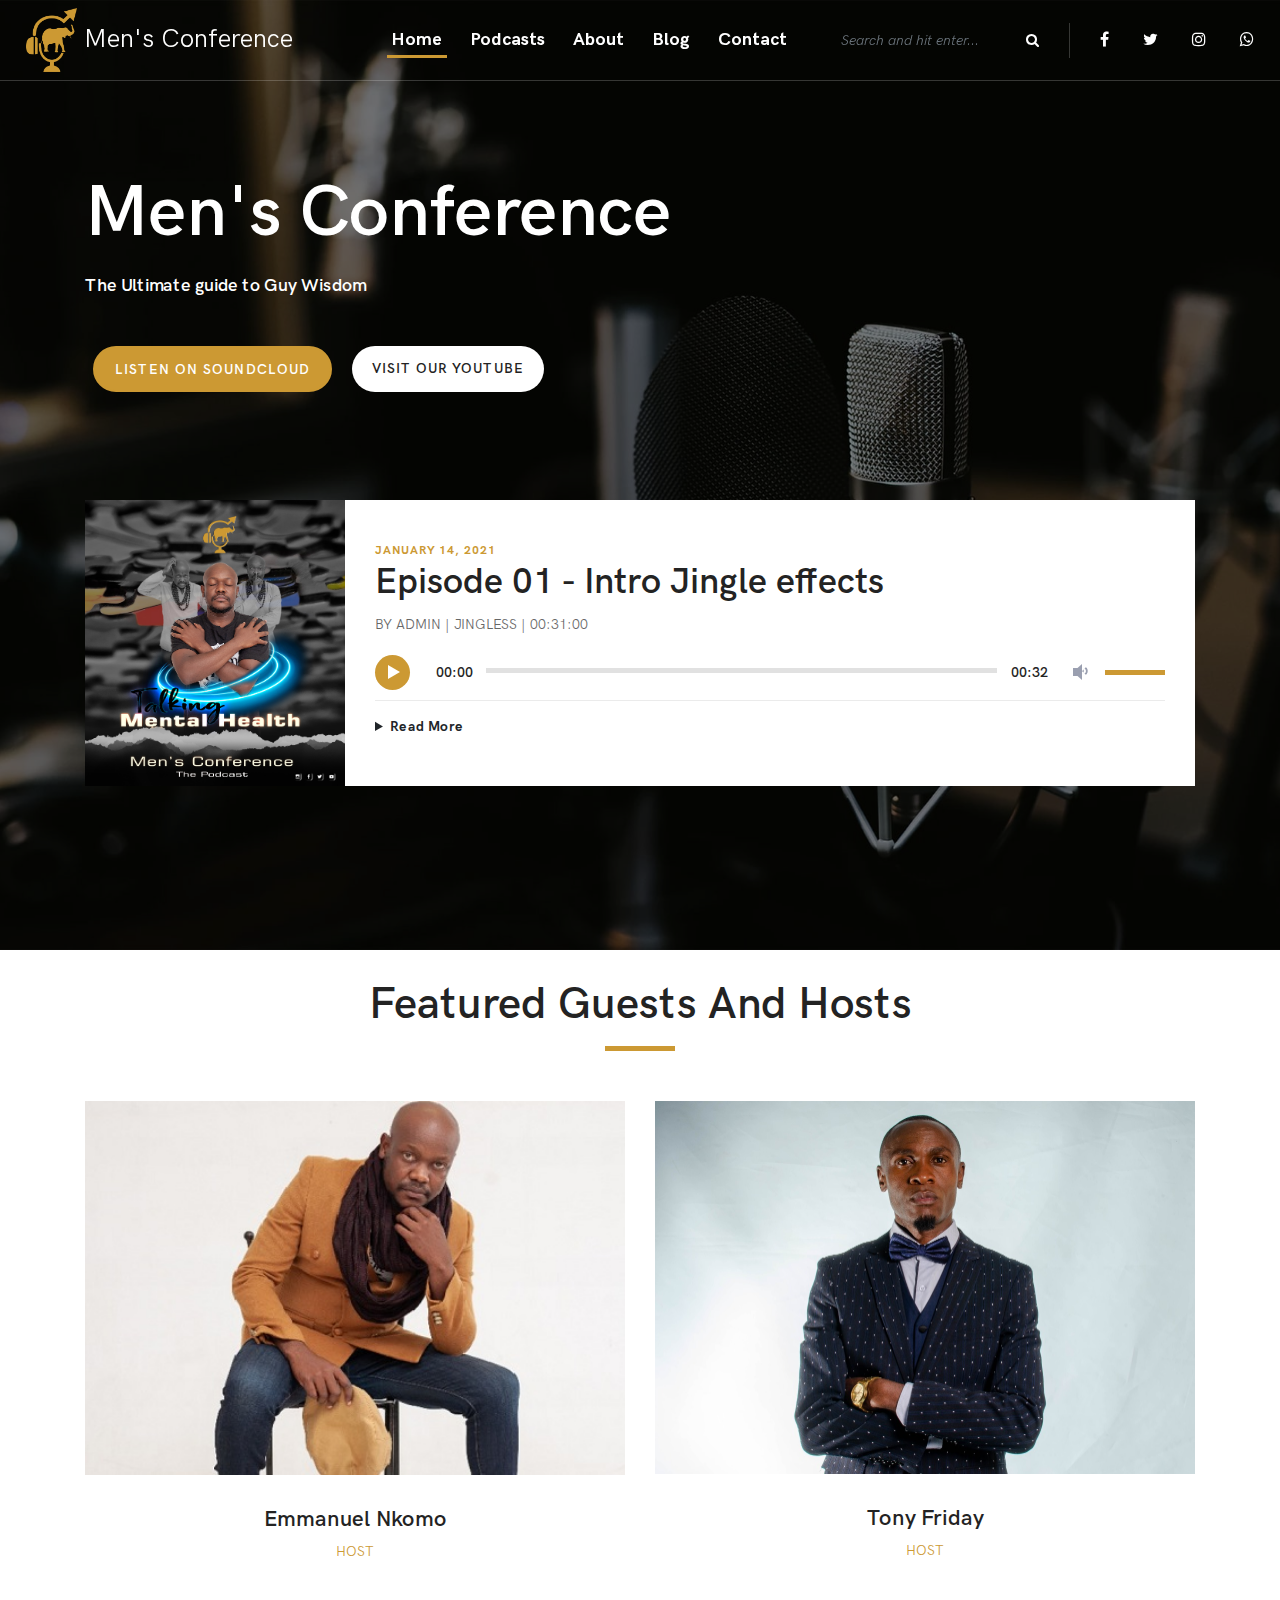
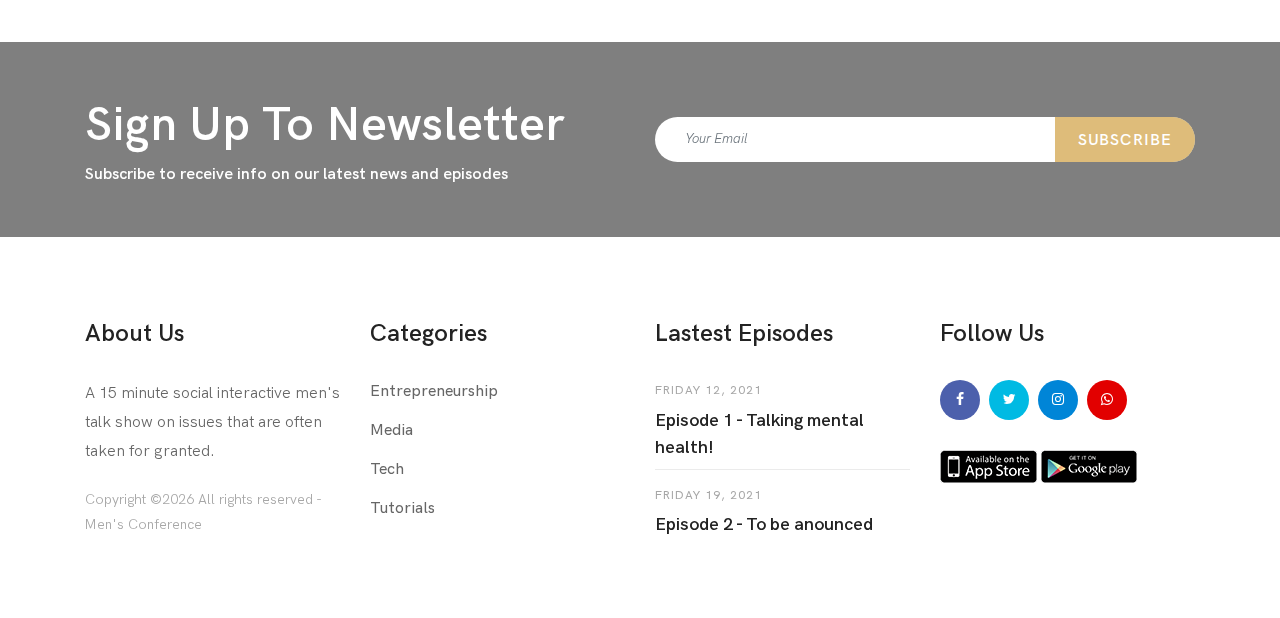
==== commit e1ccfeb2: "added pics, removed podcast list" ====
--- a/index.html
+++ b/index.html
@@ -55,34 +55,9 @@
             <div class="classynav">
               <ul id="nav">
                 <li class="current-item"><a href="./index.html">Home</a></li>
-                <!-- <li><a href="#">Pages</a>
-                  <ul class="dropdown">
-                    <li><a href="./index.html">- Home</a></li>
-                    <li><a href="./podcast.html">- Podcast</a></li>
-                    <li><a href="./single-podcast.html">- Single Podcast</a></li>
-                    <li><a href="./about.html">- About Us</a></li>
-                    <li><a href="./blog.html">- Blog</a></li>
-                    <li><a href="./single-blog.html">- Blog Details</a></li>
-                    <li><a href="./contact.html">- Contact</a></li>
-                    <li><a href="#">- Dropdown</a>
-                      <ul class="dropdown">
-                        <li><a href="#">- Dropdown Item</a></li>
-                        <li><a href="#">- Dropdown Item</a>
-                          <ul class="dropdown">
-                            <li><a href="#">- Even Dropdown</a></li>
-                            <li><a href="#">- Even Dropdown</a></li>
-                            <li><a href="#">- Even Dropdown</a></li>
-                            <li><a href="#">- Even Dropdown</a></li>
-                          </ul>
-                        </li>
-                        <li><a href="#">- Dropdown Item</a></li>
-                        <li><a href="#">- Dropdown Item</a></li>
-                      </ul>
-                    </li>
-                  </ul>
-                </li> -->
+                
                 <li><a href="#podcasts">Podcasts</a></li>
-                <li><a href="#about">About</a></li>
+                <li><a href="about.html">About</a></li>
                 <li><a href="#">Blog</a>
                   <!-- <ul class="dropdown">
                     <li><a href="./blog.html">- Blog</a></li>
@@ -141,7 +116,7 @@
               <!-- Welcome Music Area -->
               <div class="poca-music-area mt-100 d-flex align-items-center flex-wrap" data-animation="fadeInUp" data-delay="900ms">
                 <div class="poca-music-thumbnail">
-                  <img src="./img/bg-img/man.jpg" alt="">
+                  <img src="./img/makhosi/Mental Health.jpg" alt="">
                 </div>
                 <div class="poca-music-content">
                   <span class="music-published-date">January 14, 2021</span>
@@ -154,15 +129,24 @@
                     <audio preload="auto" controls>
                       <source src="audio/intor jinle effects.mp3">
                     </audio>
-                  </div>
+                  </div>                  
+                                  
                   <!-- Likes, Share & Download -->
                   <div class="likes-share-download d-flex align-items-center justify-content-between">
-                    <a href="#"><i class="fa fa-heart" aria-hidden="true"></i> Like (29)</a>
+                    <!-- <a href="#"><i class="fa fa-heart" aria-hidden="true"></i> Like (29)</a>
                     <div>
                       <a href="#" class="mr-4"><i class="fa fa-share-alt" aria-hidden="true"></i> Share(04)</a>
                       <a href="#"><i class="fa fa-download" aria-hidden="true"></i> Download (12)</a>
-                    </div>
-                  </div>
+                    </div> -->
+                    <details>
+                    <summary>Read More</summary>                    
+                    <span>                      
+                      4 out of 5 suicides (80.3%) are men. For the longest time men haven't been talking. 
+                        We are breaking the norm.                    
+                    </span>
+                  </details>  
+                    
+                  </div>                  
                 </div>
               </div>
             </div>
@@ -267,242 +251,16 @@
   <!-- ***** Welcome Area End ***** -->
 
   <!-- ***** Latest Episodes Area Start ***** -->
-  <section class="poca-latest-epiosodes section-padding-80" id="podcasts">
+  <!-- ***** Latest Episodes Area End ***** -->
+
+  <!-- ***** Featured Guests Area Start ***** -->
+  <section class="featured-guests-area mt-4">
     <div class="container">
       <div class="row">
         <!-- Section Heading -->
         <div class="col-12">
           <div class="section-heading text-center">
-            <h2>Latest Episodes</h2>
-            <div class="line"></div>
-          </div>
-        </div>
-      </div>
-    </div>
-
-    <!-- Projects Menu -->
-    <div class="container">
-      <div class="poca-projects-menu mb-30 wow fadeInUp" data-wow-delay="0.3s">
-        <div class="text-center portfolio-menu">
-          <button class="btn active" data-filter="*">All</button>
-          <button class="btn" data-filter=".entre">Entrepreneurship</button>
-          <button class="btn" data-filter=".media">Media</button>
-          <button class="btn" data-filter=".tech">Tech</button>
-          <button class="btn" data-filter=".tutor">Tutorials</button>
-        </div>
-      </div>
-    </div>
-
-    <div class="container">
-      <div class="row poca-portfolio">
-
-        <!-- Single gallery Item -->
-        <div class="col-12 col-md-6 single_gallery_item entre wow fadeInUp" data-wow-delay="0.2s">
-          <!-- Welcome Music Area -->
-          <div class="poca-music-area style-2 d-flex align-items-center flex-wrap">
-            <div class="poca-music-thumbnail">
-              <img src="./img/bg-img/5.jpg" alt="">
-            </div>
-            <div class="poca-music-content text-center">
-              <span class="music-published-date mb-2">December 9, 2018</span>
-              <h2>Episode 201 - You Don’t Know Squat!</h2>
-              <div class="music-meta-data">
-                <p>By <a href="#" class="music-author">Admin</a> | <a href="#" class="music-catagory">Tutorials</a> | <a href="#" class="music-duration">00:02:56</a></p>
-              </div>
-              <!-- Music Player -->
-              <div class="poca-music-player">
-                <audio preload="auto" controls>
-                  <source src="audio/dummy-audio.mp3">
-                </audio>
-              </div>
-              <!-- Likes, Share & Download -->
-              <div class="likes-share-download d-flex align-items-center justify-content-between">
-                <a href="#"><i class="fa fa-heart" aria-hidden="true"></i> Like (29)</a>
-                <div>
-                  <a href="#" class="mr-4"><i class="fa fa-share-alt" aria-hidden="true"></i> Share(04)</a>
-                  <a href="#"><i class="fa fa-download" aria-hidden="true"></i> Download (12)</a>
-                </div>
-              </div>
-            </div>
-          </div>
-        </div>
-
-        <!-- Single gallery Item -->
-        <div class="col-12 col-md-6 single_gallery_item entre tutor wow fadeInUp" data-wow-delay="0.2s">
-          <!-- Welcome Music Area -->
-          <div class="poca-music-area style-2 d-flex align-items-center flex-wrap">
-            <div class="poca-music-thumbnail">
-              <img src="./img/bg-img/6.jpg" alt="">
-            </div>
-            <div class="poca-music-content text-center">
-              <span class="music-published-date mb-2">December 9, 2018</span>
-              <h2>Episode 202 - I Want A New Judge!</h2>
-              <div class="music-meta-data">
-                <p>By <a href="#" class="music-author">Admin</a> | <a href="#" class="music-catagory">Tutorials</a> | <a href="#" class="music-duration">00:02:56</a></p>
-              </div>
-              <!-- Music Player -->
-              <div class="poca-music-player">
-                <audio preload="auto" controls>
-                  <source src="audio/dummy-audio.mp3">
-                </audio>
-              </div>
-              <!-- Likes, Share & Download -->
-              <div class="likes-share-download d-flex align-items-center justify-content-between">
-                <a href="#"><i class="fa fa-heart" aria-hidden="true"></i> Like (29)</a>
-                <div>
-                  <a href="#" class="mr-4"><i class="fa fa-share-alt" aria-hidden="true"></i> Share(04)</a>
-                  <a href="#"><i class="fa fa-download" aria-hidden="true"></i> Download (12)</a>
-                </div>
-              </div>
-            </div>
-          </div>
-        </div>
-
-        <!-- Single gallery Item -->
-        <div class="col-12 col-md-6 single_gallery_item media wow fadeInUp" data-wow-delay="0.2s">
-          <!-- Welcome Music Area -->
-          <div class="poca-music-area style-2 d-flex align-items-center flex-wrap">
-            <div class="poca-music-thumbnail">
-              <img src="./img/bg-img/7.jpg" alt="">
-            </div>
-            <div class="poca-music-content text-center">
-              <span class="music-published-date mb-2">December 9, 2018</span>
-              <h2>Episode 203 - The Last Blockbuster</h2>
-              <div class="music-meta-data">
-                <p>By <a href="#" class="music-author">Admin</a> | <a href="#" class="music-catagory">Tutorials</a> | <a href="#" class="music-duration">00:02:56</a></p>
-              </div>
-              <!-- Music Player -->
-              <div class="poca-music-player">
-                <audio preload="auto" controls>
-                  <source src="audio/dummy-audio.mp3">
-                </audio>
-              </div>
-              <!-- Likes, Share & Download -->
-              <div class="likes-share-download d-flex align-items-center justify-content-between">
-                <a href="#"><i class="fa fa-heart" aria-hidden="true"></i> Like (29)</a>
-                <div>
-                  <a href="#" class="mr-4"><i class="fa fa-share-alt" aria-hidden="true"></i> Share(04)</a>
-                  <a href="#"><i class="fa fa-download" aria-hidden="true"></i> Download (12)</a>
-                </div>
-              </div>
-            </div>
-          </div>
-        </div>
-
-        <!-- Single gallery Item -->
-        <div class="col-12 col-md-6 single_gallery_item media wow fadeInUp" data-wow-delay="0.2s">
-          <!-- Welcome Music Area -->
-          <div class="poca-music-area style-2 d-flex align-items-center flex-wrap">
-            <div class="poca-music-thumbnail">
-              <img src="./img/bg-img/8.jpg" alt="">
-            </div>
-            <div class="poca-music-content text-center">
-              <span class="music-published-date mb-2">December 9, 2018</span>
-              <h2>Episode 204 - The Last Blockbuster</h2>
-              <div class="music-meta-data">
-                <p>By <a href="#" class="music-author">Admin</a> | <a href="#" class="music-catagory">Tutorials</a> | <a href="#" class="music-duration">00:02:56</a></p>
-              </div>
-              <!-- Music Player -->
-              <div class="poca-music-player">
-                <audio preload="auto" controls>
-                  <source src="audio/dummy-audio.mp3">
-                </audio>
-              </div>
-              <!-- Likes, Share & Download -->
-              <div class="likes-share-download d-flex align-items-center justify-content-between">
-                <a href="#"><i class="fa fa-heart" aria-hidden="true"></i> Like (29)</a>
-                <div>
-                  <a href="#" class="mr-4"><i class="fa fa-share-alt" aria-hidden="true"></i> Share(04)</a>
-                  <a href="#"><i class="fa fa-download" aria-hidden="true"></i> Download (12)</a>
-                </div>
-              </div>
-            </div>
-          </div>
-        </div>
-
-        <!-- Single gallery Item -->
-        <div class="col-12 col-md-6 single_gallery_item tech tutor wow fadeInUp" data-wow-delay="0.2s">
-          <!-- Welcome Music Area -->
-          <div class="poca-music-area style-2 d-flex align-items-center flex-wrap">
-            <div class="poca-music-thumbnail">
-              <img src="./img/bg-img/9.jpg" alt="">
-            </div>
-            <div class="poca-music-content text-center">
-              <span class="music-published-date mb-2">December 9, 2018</span>
-              <h2>Episode 205 - See Ya In Three!</h2>
-              <div class="music-meta-data">
-                <p>By <a href="#" class="music-author">Admin</a> | <a href="#" class="music-catagory">Tutorials</a> | <a href="#" class="music-duration">00:02:56</a></p>
-              </div>
-              <!-- Music Player -->
-              <div class="poca-music-player">
-                <audio preload="auto" controls>
-                  <source src="audio/dummy-audio.mp3">
-                </audio>
-              </div>
-              <!-- Likes, Share & Download -->
-              <div class="likes-share-download d-flex align-items-center justify-content-between">
-                <a href="#"><i class="fa fa-heart" aria-hidden="true"></i> Like (29)</a>
-                <div>
-                  <a href="#" class="mr-4"><i class="fa fa-share-alt" aria-hidden="true"></i> Share(04)</a>
-                  <a href="#"><i class="fa fa-download" aria-hidden="true"></i> Download (12)</a>
-                </div>
-              </div>
-            </div>
-          </div>
-        </div>
-
-        <!-- Single gallery Item -->
-        <div class="col-12 col-md-6 single_gallery_item tech wow fadeInUp" data-wow-delay="0.2s">
-          <!-- Welcome Music Area -->
-          <div class="poca-music-area style-2 d-flex align-items-center flex-wrap">
-            <div class="poca-music-thumbnail">
-              <img src="./img/bg-img/10.jpg" alt="">
-            </div>
-            <div class="poca-music-content text-center">
-              <span class="music-published-date mb-2">December 9, 2018</span>
-              <h2>Episode 206 - Let’s Get This Party Started!</h2>
-              <div class="music-meta-data">
-                <p>By <a href="#" class="music-author">Admin</a> | <a href="#" class="music-catagory">Tutorials</a> | <a href="#" class="music-duration">00:02:56</a></p>
-              </div>
-              <!-- Music Player -->
-              <div class="poca-music-player">
-                <audio preload="auto" controls>
-                  <source src="audio/dummy-audio.mp3">
-                </audio>
-              </div>
-              <!-- Likes, Share & Download -->
-              <div class="likes-share-download d-flex align-items-center justify-content-between">
-                <a href="#"><i class="fa fa-heart" aria-hidden="true"></i> Like (29)</a>
-                <div>
-                  <a href="#" class="mr-4"><i class="fa fa-share-alt" aria-hidden="true"></i> Share(04)</a>
-                  <a href="#"><i class="fa fa-download" aria-hidden="true"></i> Download (12)</a>
-                </div>
-              </div>
-            </div>
-          </div>
-        </div>
-
-      </div>
-    </div>
-
-    <div class="container">
-      <div class="row">
-        <div class="col-12 text-center">
-          <a href="#" class="btn poca-btn mt-70">Load More</a>
-        </div>
-      </div>
-    </div>
-  </section>
-  <!-- ***** Latest Episodes Area End ***** -->
-
-  <!-- ***** Featured Guests Area Start ***** -->
-  <section class="featured-guests-area">
-    <div class="container">
-      <div class="row">
-        <!-- Section Heading -->
-        <div class="col-12">
-          <div class="section-heading text-center">
-            <h2>Featured Guests</h2>
+            <h2>Featured Guests and Hosts</h2>
             <div class="line"></div>
           </div>
         </div>
@@ -510,34 +268,34 @@
 
       <div class="row justify-content-around">
         <!-- Single Featured Guest -->
-        <div class="col-12 col-sm-6 col-md-4 col-lg-3">
+        <!-- <div class="col-12 col-sm-6 col-md-4 col-lg-3">
           <div class="single-featured-guest mb-80">
             <img src="img/bg-img/25.jpg" alt="">
             <div class="guest-info">
-              <h5>Alfred Day</h5>
-              <span>PRODUCER</span>
-            </div>
-          </div>
-        </div>
+              <h5>Makhosi Sibanda</h5>
+              <span>HOST</span>
+            </div>
+          </div>
+        </div> -->
 
         <!-- Single Featured Guest -->
-        <div class="col-12 col-sm-6 col-md-4 col-lg-3">
+        <div class="col-12 col-sm-6 col-md-6 col-lg-6">
           <div class="single-featured-guest mb-80">
-            <img src="img/bg-img/26.jpg" alt="">
+            <img src="img/makhosi/manu.jpeg" alt="">
             <div class="guest-info">
-              <h5>Jayden White</h5>
-              <span>DRUMMER</span>
+              <h5>Emmanuel Nkomo</h5>
+              <span>HOST</span>
             </div>
           </div>
         </div>
 
         <!-- Single Featured Guest -->
-        <div class="col-12 col-sm-6 col-md-4 col-lg-3">
+        <div class="col-12 col-sm-6 col-md-6 col-lg-6">
           <div class="single-featured-guest mb-80">
-            <img src="img/bg-img/27.jpg" alt="">
+            <img src="img/makhosi/tony.jpeg" alt="">
             <div class="guest-info">
-              <h5>Vincent Reid</h5>
-              <span>ENTREPRENEUR</span>
+              <h5>Tony Friday</h5>
+              <span>HOST</span>
             </div>
           </div>
         </div>
@@ -562,7 +320,7 @@
           <div class="newsletter-form mb-50">
             <form action="#" method="post">
               <input type="email" name="nl-email" class="form-control" placeholder="Your Email">
-              <button type="submit" class="btn">Subscribe</button>
+              <button type="submit" disabled class="btn">Subscribe</button>
             </form>
           </div>
         </div>
@@ -586,7 +344,7 @@
               
             </p>
             <div class="copywrite-content">
-              <p>&copy; 
+              <p>
 
 <!-- Link back to Colorlib can't be removed. Template is licensed under CC BY 3.0. -->
 Copyright &copy;<script>document.write(new Date().getFullYear());</script> All rights reserved - Men's Conference</a>
@@ -621,13 +379,13 @@
 
             <!-- Single Latest Episodes -->
             <div class="single-latest-episodes">
-              <p class="episodes-date">December 9, 2018</p>
-              <a href="#" class="episodes-title">Episode 205 - See Ya In Three!</a>
+              <p class="episodes-date">Friday 12, 2021</p>
+              <a href="#" class="episodes-title">Episode 1 - Talking mental health!</a>
             </div>
             <!-- Single Latest Episodes -->
             <div class="single-latest-episodes">
-              <p class="episodes-date">December 8, 2018</p>
-              <a href="#" class="episodes-title">Episode 204 - See Ya In Two!</a>
+              <p class="episodes-date">Friday 19, 2021</p>
+              <a href="#" class="episodes-title">Episode 2 - To be anounced</a>
             </div>
           </div>
         </div>
--- a/style.css
+++ b/style.css
@@ -1588,4 +1588,26 @@
     height: 110px;
     padding: 15px; }
 
+
+
 /*# sourceMappingURL=style.css.map */
+/* details {
+  border: 1px solid #aaa;
+  border-radius: 4px;
+  padding: .5em .5em 0;
+} */
+
+summary {
+  font-weight: bold;
+  margin: -.5em -.5em 0;
+  padding: .5em;
+}
+
+details[open] {
+  padding: .5em;
+}
+
+details[open] summary {
+  border-bottom: 1px solid #aaa;
+  margin-bottom: .5em;
+}
